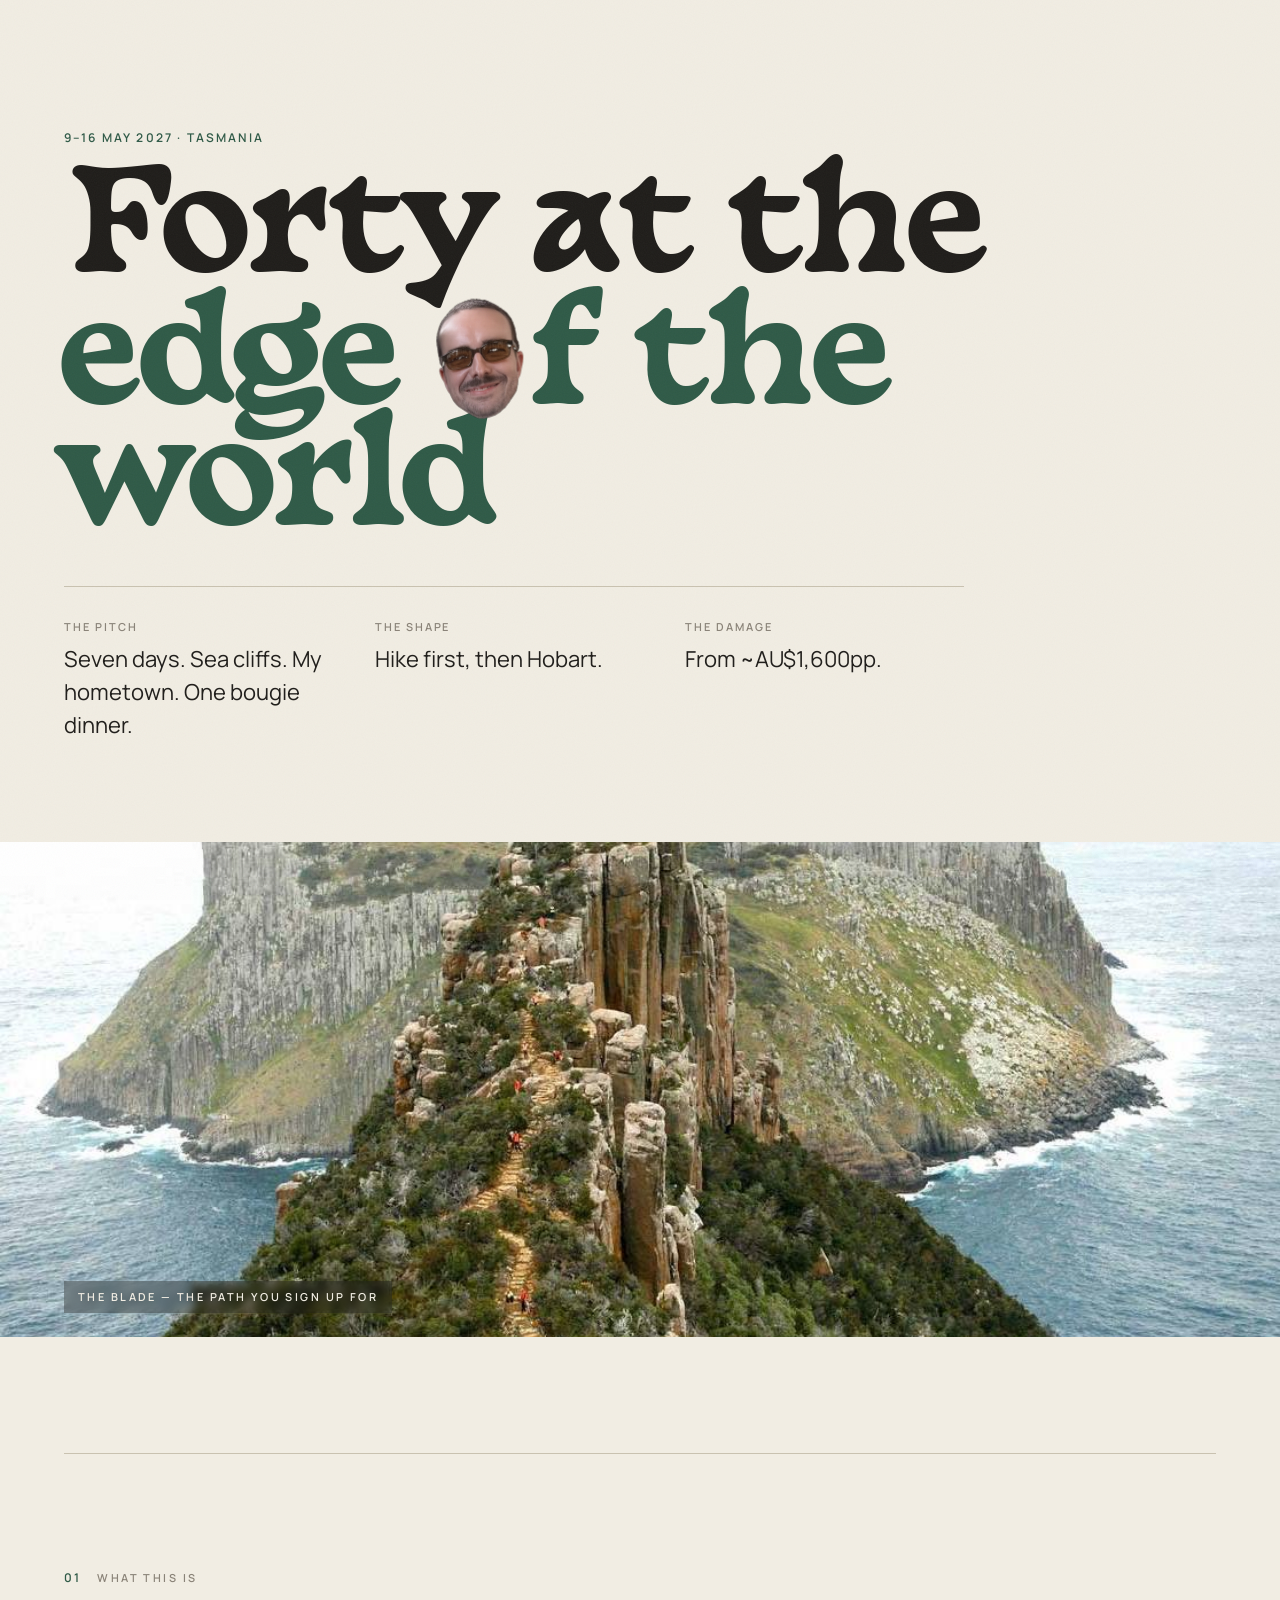
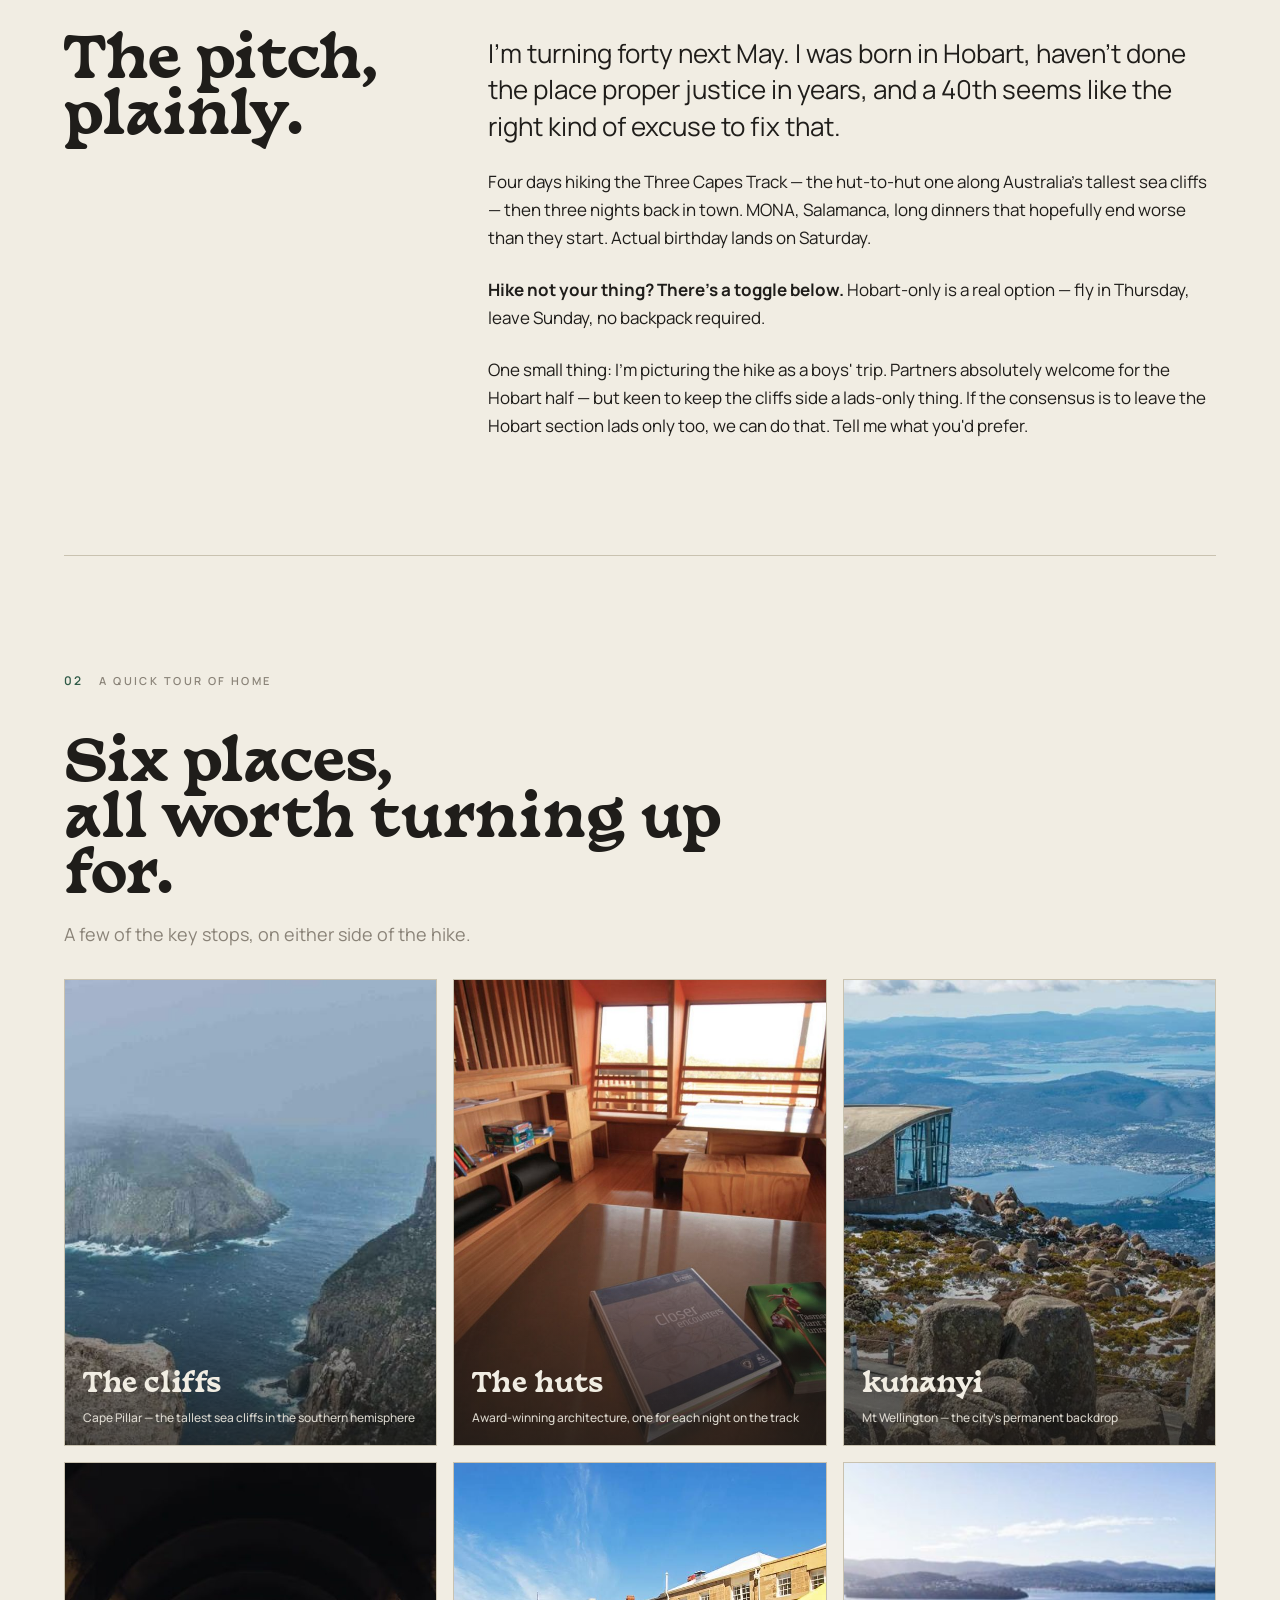
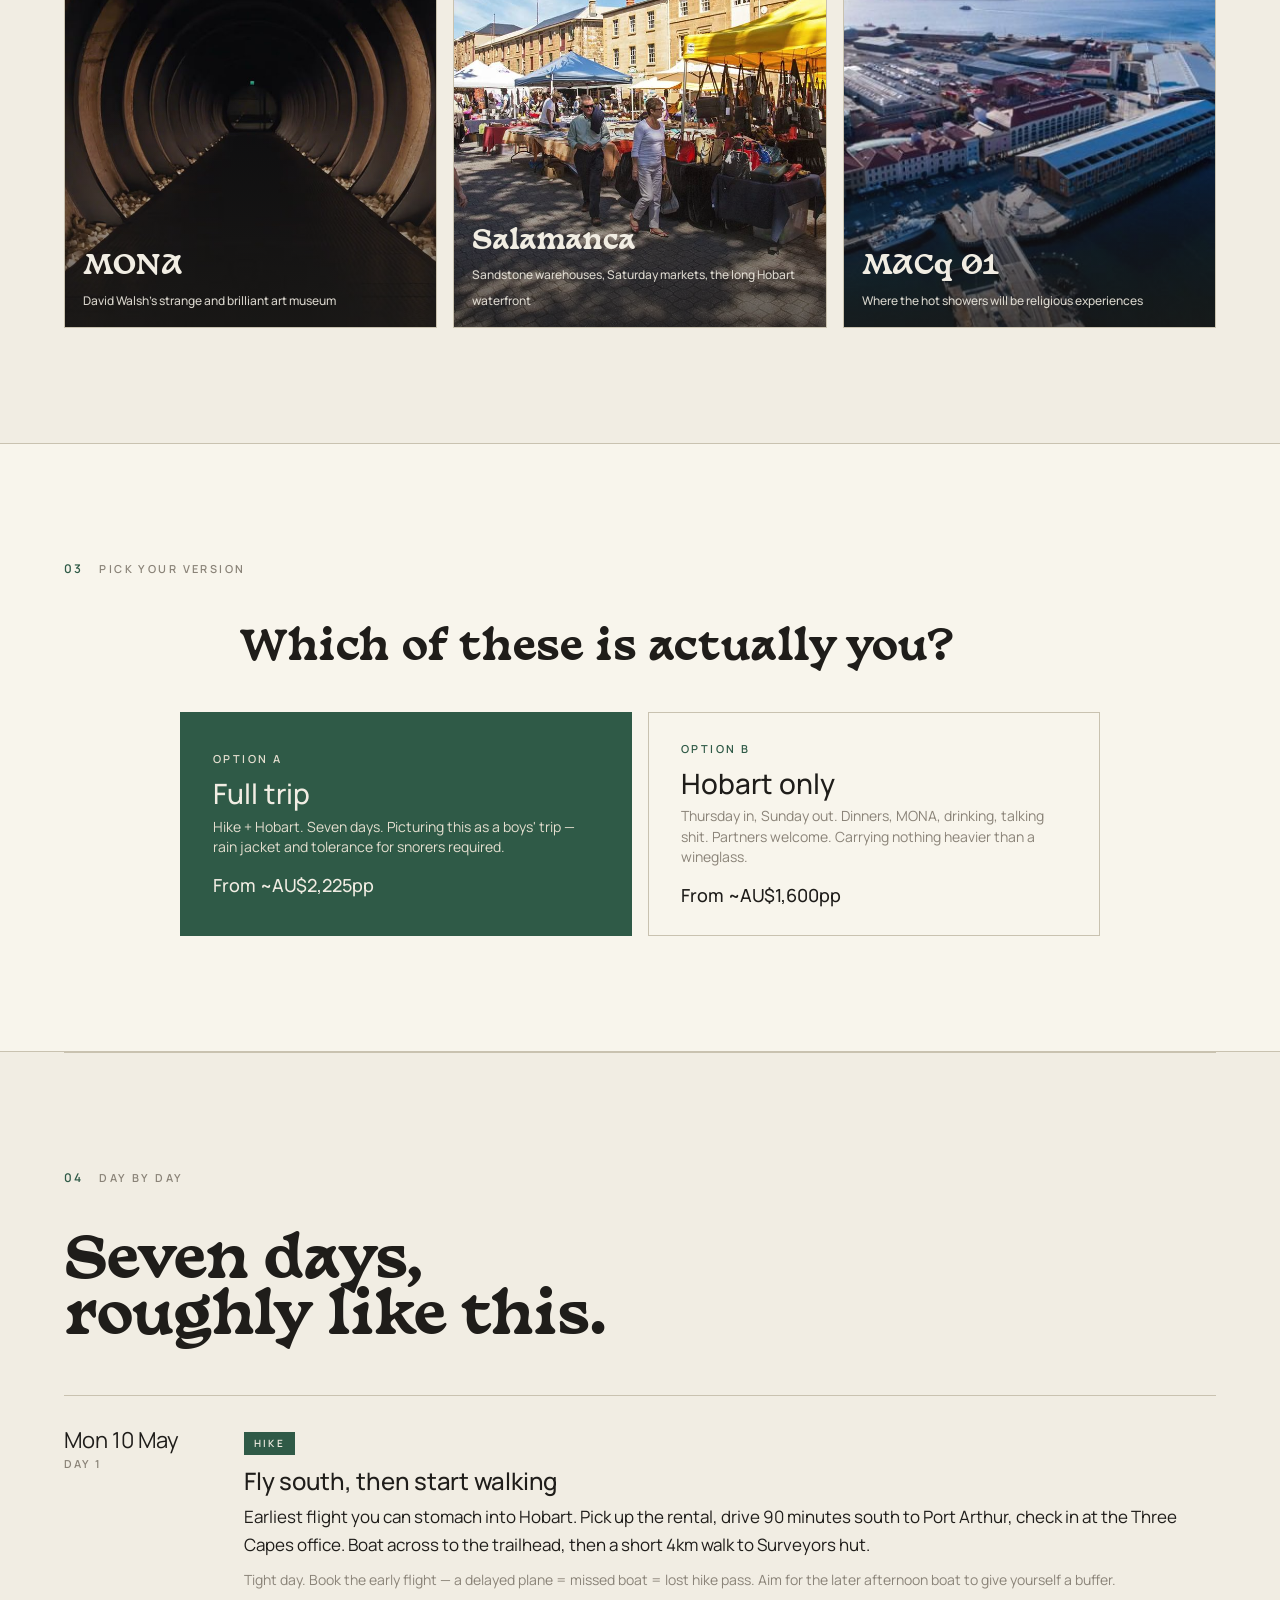
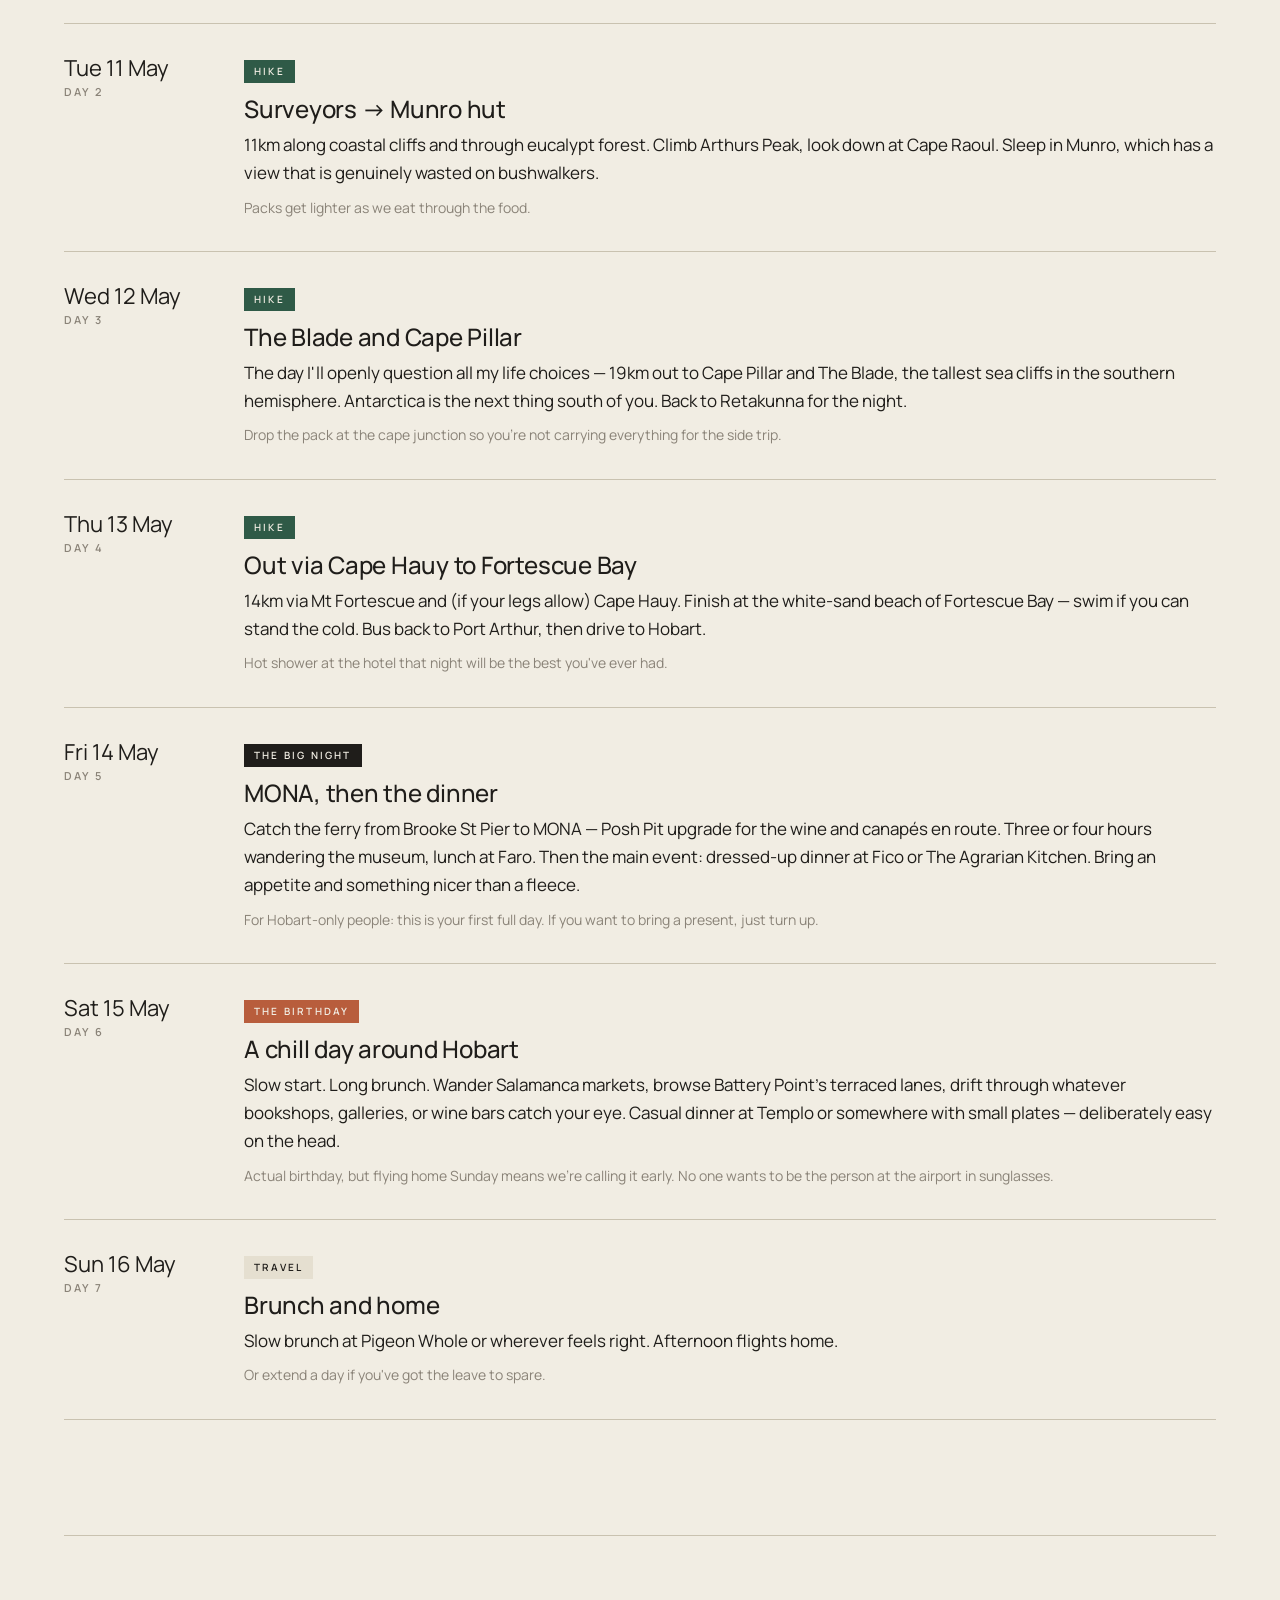
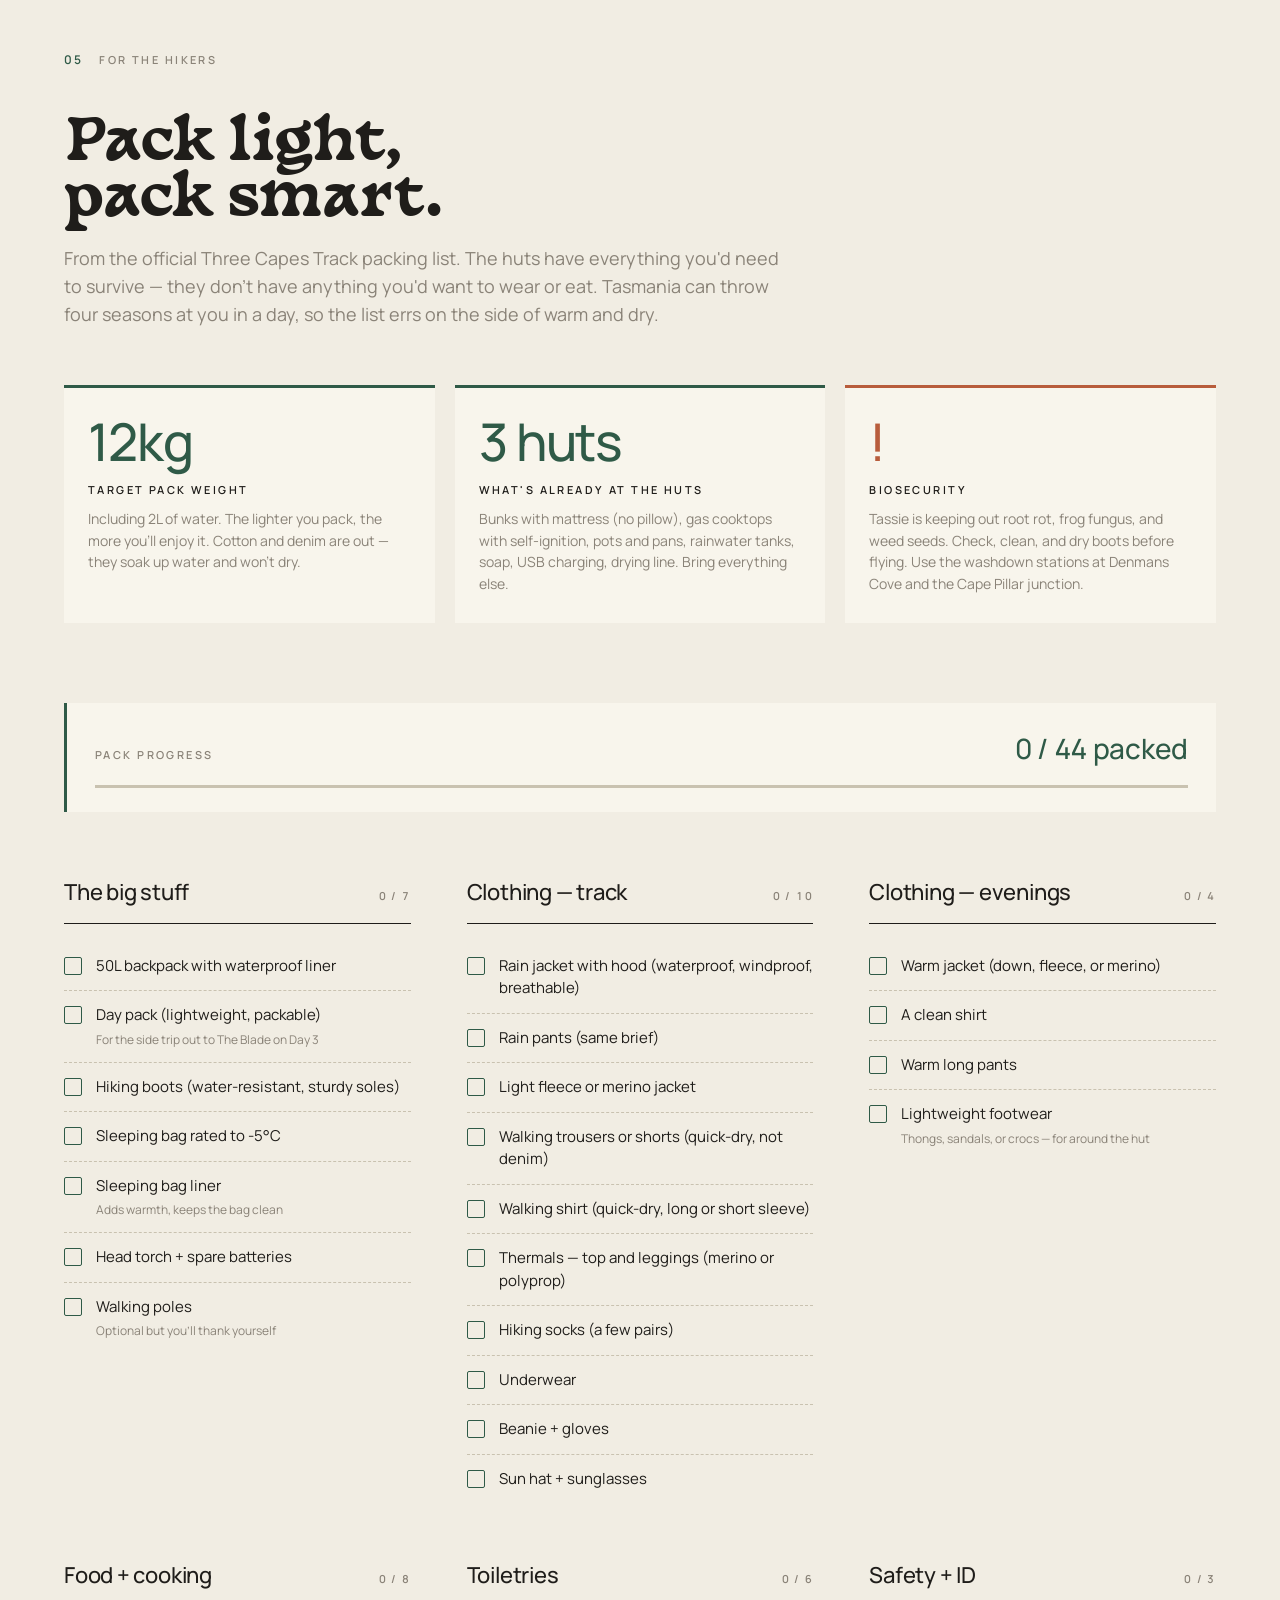
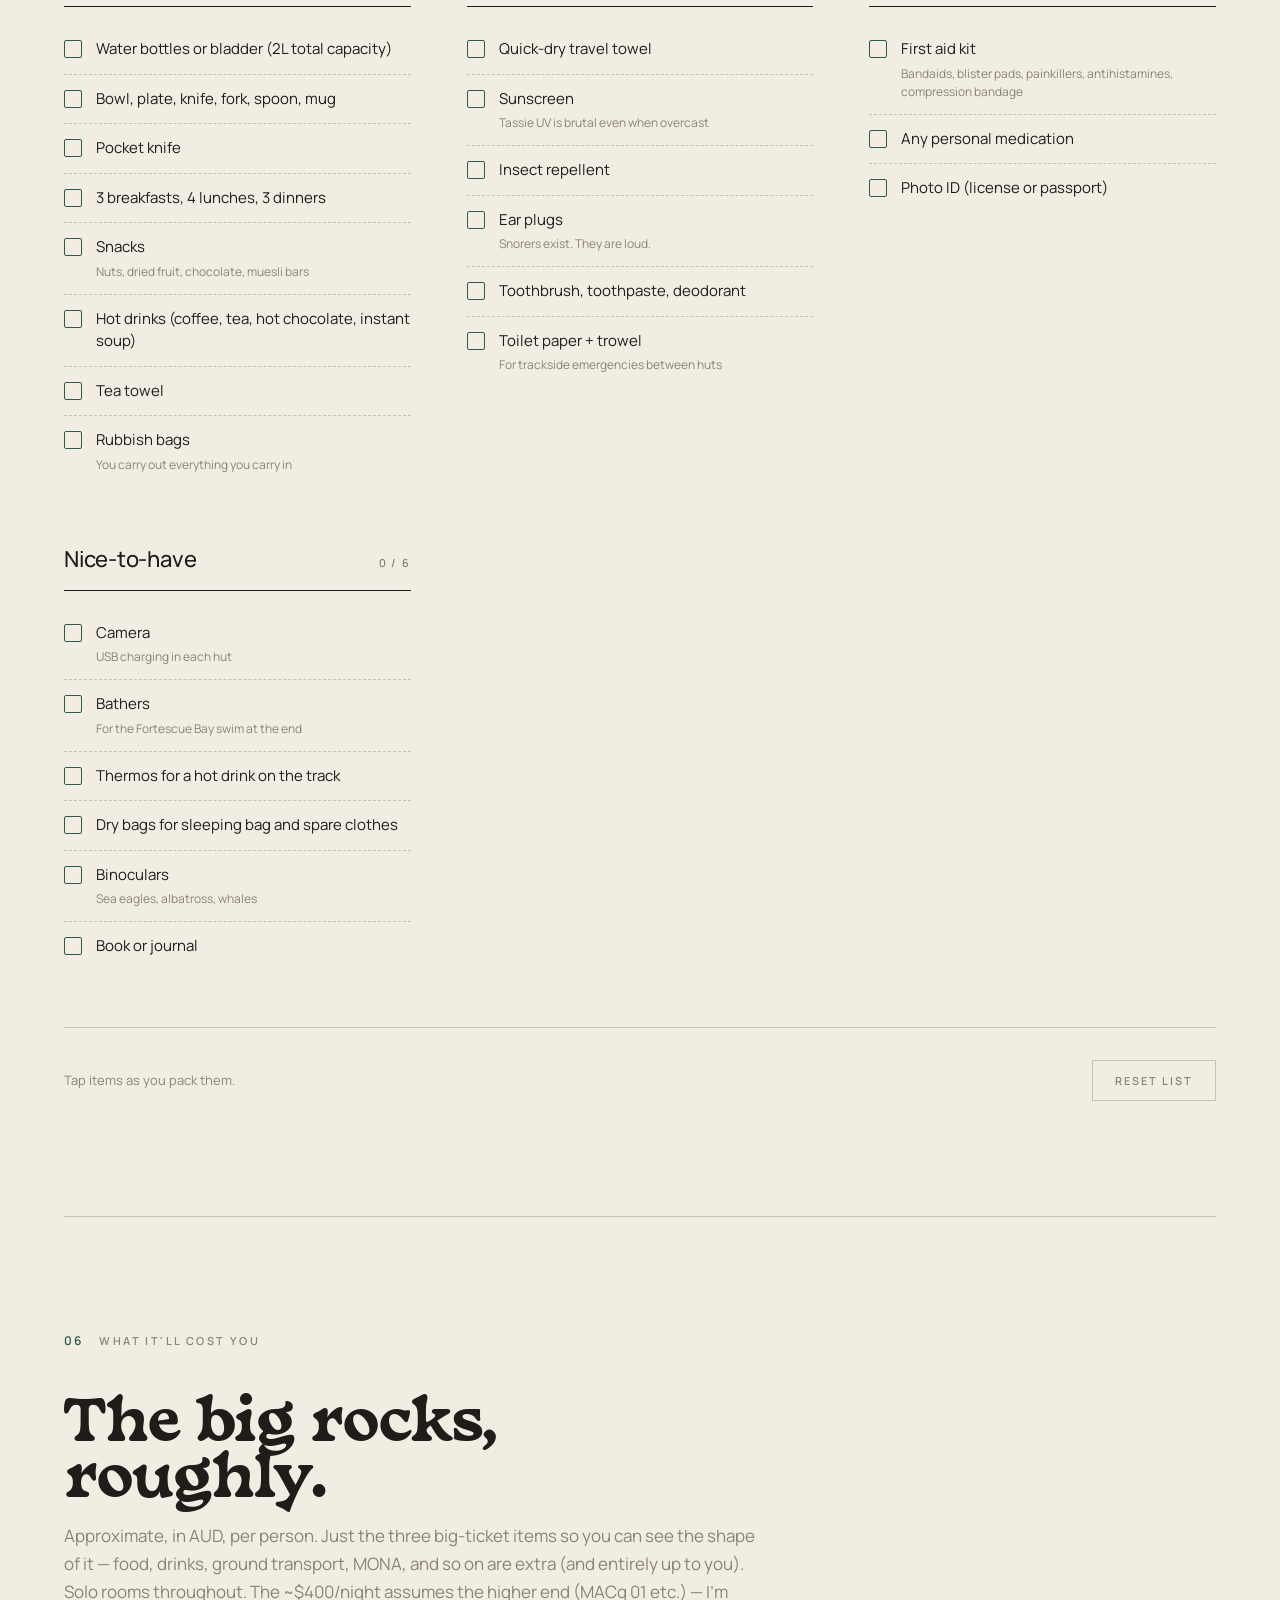
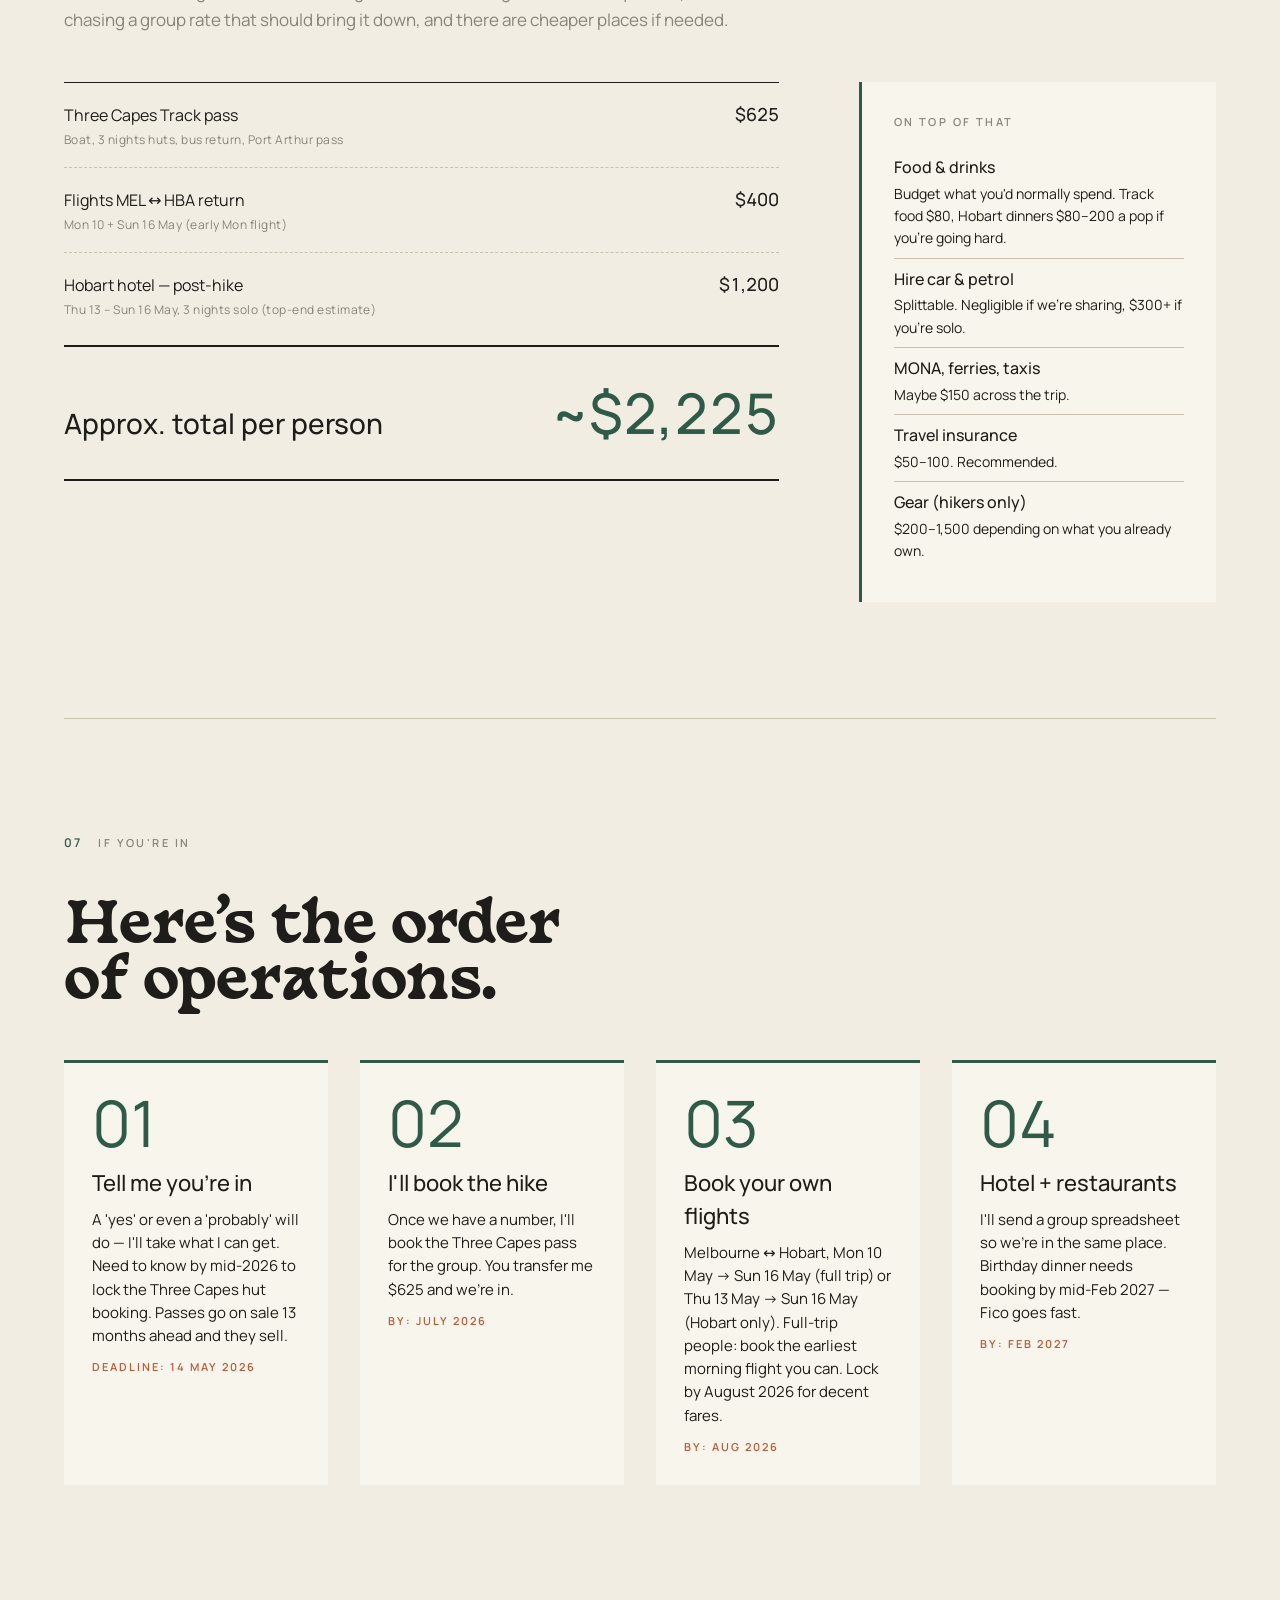
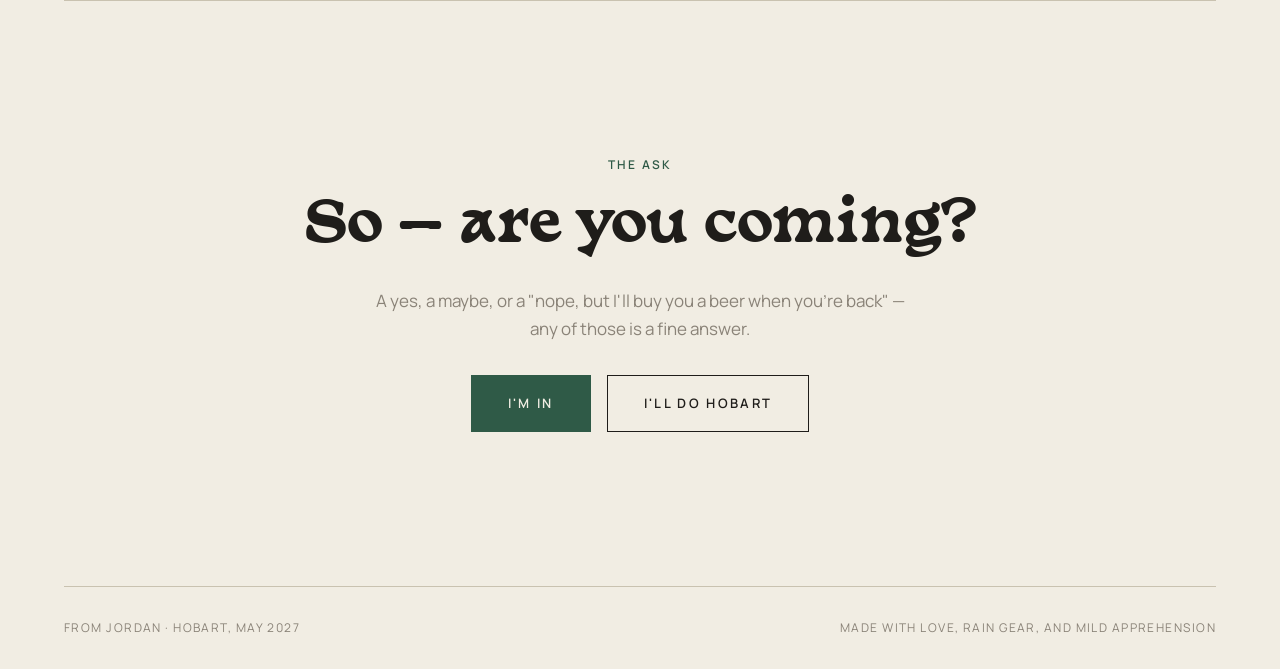
==== index.html @ 2137743d "Add files via upload" ====
<!DOCTYPE html>
<html lang="en">
<head>
<meta charset="UTF-8">
<meta name="viewport" content="width=device-width, initial-scale=1.0">
<title>Jordan's 40th — Tasmania, May 2027</title>
<meta name="description" content="An invitation from Jordan. Heading home to Hobart for my 40th. Seven days, sea cliffs, one bougie dinner.">
<meta name="robots" content="noindex, nofollow">

<link rel="preconnect" href="https://fonts.googleapis.com">
<link rel="preconnect" href="https://fonts.gstatic.com" crossorigin>
<link href="https://fonts.googleapis.com/css2?family=Manrope:wght@300..800&display=swap" rel="stylesheet">

<style>
  @font-face {
    font-family: 'Basteleur';
    font-style: normal;
    font-weight: 700;
    font-display: swap;
    src: url([data-uri]) format('truetype');
  }
</style>

<style>
  :root {
    --paper: #F1EDE3;
    --paper-light: #F8F5EC;
    --paper-dark: #E5DFD0;
    --ink: #1F1D1A;
    --moss: #2F5A47;
    --moss-deep: #1F3F31;
    --rust: #B85D3C;
    --stone: #8A8378;
    --rule: #C9C2B0;

    --serif: 'Manrope', system-ui, sans-serif;
    --sans: 'Manrope', system-ui, sans-serif;

    --grain-opacity: 0.04;
  }

  * { margin: 0; padding: 0; box-sizing: border-box; }

  html { scroll-behavior: smooth; }

  body {
    font-family: var(--sans);
    background: var(--paper);
    color: var(--ink);
    line-height: 1.5;
    font-size: 17px;
    -webkit-font-smoothing: antialiased;
    -moz-osx-font-smoothing: grayscale;
    overflow-x: hidden;
  }

  /* Subtle paper grain texture */
  body::before {
    content: '';
    position: fixed;
    inset: 0;
    pointer-events: none;
    z-index: 100;
    opacity: var(--grain-opacity);
    background-image: url("data:image/svg+xml;utf8,<svg xmlns='http://www.w3.org/2000/svg' width='200' height='200'><filter id='n'><feTurbulence type='fractalNoise' baseFrequency='0.9' numOctaves='3' stitchTiles='stitch'/></filter><rect width='100%25' height='100%25' filter='url(%23n)'/></svg>");
  }

  ::selection { background: var(--moss); color: var(--paper); }
  em, i { font-style: normal; }


  main {
    max-width: 1280px;
    margin: 0 auto;
    padding: 0 clamp(20px, 5vw, 64px);
  }

  /* ========= TYPOGRAPHY ========= */
  .display {
    font-family: var(--sans);
    font-weight: 400;
    line-height: 0.95;
    letter-spacing: -0.025em;
    color: var(--ink);
  }
  .eyebrow {
    font-family: var(--sans);
    font-size: 12px;
    font-weight: 600;
    letter-spacing: 0.18em;
    text-transform: uppercase;
    color: var(--moss);
  }
  .meta {
    font-family: var(--sans);
    font-size: 13px;
    font-weight: 500;
    letter-spacing: 0.05em;
    color: var(--stone);
  }
  .lead {
    font-family: var(--sans);
    font-weight: 400;
    font-size: clamp(20px, 2.2vw, 26px);
    line-height: 1.4;
    color: var(--ink);
  }
  h2 {
    font-family: var(--sans);
    font-weight: 400;
    font-size: clamp(36px, 5vw, 56px);
    line-height: 1;
    letter-spacing: -0.02em;
  }
  h3 {
    font-family: var(--sans);
    font-weight: 500;
    font-size: 24px;
    letter-spacing: -0.01em;
  }
  p { font-size: 17px; line-height: 1.65; color: var(--ink); }
  em { }

  /* ========= HERO ========= */
  .hero {
    padding: clamp(60px, 10vw, 140px) 0 clamp(60px, 8vw, 100px);
    position: relative;
  }
  .hero .eyebrow { margin-bottom: 24px; }
  .hero h1 {
    font-family: var(--sans);
    font-weight: 400;
    font-size: clamp(54px, 11vw, 156px);
    line-height: 0.86;
    letter-spacing: -0.035em;
    color: var(--ink);
    margin-bottom: 40px;
  }
  .hero h1 .accent {
    color: var(--moss);
    display: inline-block;
    transform: translateX(-0.04em);
    letter-spacing: -0.04em;
  }
  .hero-meta {
    display: grid;
    grid-template-columns: repeat(auto-fit, minmax(200px, 1fr));
    gap: 32px;
    padding-top: 32px;
    border-top: 1px solid var(--rule);
    max-width: 900px;
  }
  .hero-meta dt {
    font-size: 11px;
    font-weight: 600;
    letter-spacing: 0.18em;
    text-transform: uppercase;
    color: var(--stone);
    margin-bottom: 8px;
  }
  .hero-meta dd {
    font-family: var(--sans);
    font-size: 22px;
    color: var(--ink);
  }



  /* Face as the O in "of" */
  .of-with-face {
    display: inline-block;
    line-height: 0;
    white-space: nowrap;
    /* slight kerning fix on either side */
    letter-spacing: -0.02em;
  }
  .face-o {
    display: inline-block;
    /* size to match lowercase x-height of Basteleur at this scale.
       Cap height for headlines is roughly 0.72em; we want the face slightly
       larger so it visually fills the "of" cluster like a true O would. */
    height: 0.85em;
    width: auto;
    vertical-align: -0.07em;
    margin: 0 0.02em;
    transform: translateY(0.04em); /* nudge it onto the baseline */
    /* match the slight saturation reduction used elsewhere on imagery */
    filter: saturate(0.95);
    /* subtle hover wink */
    transition: transform 0.3s ease;
  }
  .of-with-face:hover .face-o {
    transform: translateY(0.04em) rotate(-6deg) scale(1.05);
  }

  /* ========= SECTION WRAP ========= */
  section {
    padding: clamp(60px, 9vw, 120px) 0;
    border-top: 1px solid var(--rule);
    position: relative;
  }
  .section-label {
    display: flex;
    gap: 16px;
    align-items: baseline;
    margin-bottom: 48px;
  }
  .section-label .num {
    font-family: var(--sans);
    font-size: 12px;
    font-weight: 600;
    letter-spacing: 0.18em;
    color: var(--moss);
  }
  .section-label .title {
    font-size: 11px;
    font-weight: 600;
    letter-spacing: 0.22em;
    text-transform: uppercase;
    color: var(--stone);
  }

  /* ========= PITCH ========= */
  .pitch {
    display: grid;
    grid-template-columns: 1fr 2fr;
    gap: 60px;
    align-items: start;
  }
  .pitch .lead { max-width: 720px; }
  @media (max-width: 800px) {
    .pitch { grid-template-columns: 1fr; gap: 32px; }
  }

  /* ========= TOGGLE ========= */
  .toggle-section {
    background: var(--paper-light);
    border-top: 1px solid var(--rule);
    border-bottom: 1px solid var(--rule);
    margin: 0 calc(50% - 50vw);
    padding-left: clamp(20px, 5vw, 64px);
    padding-right: clamp(20px, 5vw, 64px);
  }
  .toggle-section > * {
    max-width: 1280px;
    margin-left: auto;
    margin-right: auto;
  }
  .toggle-prompt {
    font-family: var(--sans);
    font-size: clamp(28px, 4vw, 40px);
    line-height: 1.15;
    letter-spacing: -0.01em;
    margin-bottom: 40px;
    max-width: 800px;
  }
  .toggle-options {
    display: grid;
    grid-template-columns: 1fr 1fr;
    gap: 16px;
    max-width: 920px;
  }
  @media (max-width: 700px) {
    .toggle-options { grid-template-columns: 1fr; }
  }
  .toggle-btn {
    background: transparent;
    border: 1.5px solid var(--rule);
    border-radius: 0;
    padding: 28px 32px;
    text-align: left;
    cursor: pointer;
    transition: all 0.25s ease;
    font-family: inherit;
    color: var(--ink);
    position: relative;
  }
  .toggle-btn:hover {
    border-color: var(--moss);
    transform: translateY(-2px);
  }
  .toggle-btn.active {
    background: var(--moss);
    border-color: var(--moss);
    color: var(--paper);
  }
  .toggle-btn .label {
    font-size: 11px;
    font-weight: 600;
    letter-spacing: 0.22em;
    text-transform: uppercase;
    color: var(--moss);
    margin-bottom: 12px;
  }
  .toggle-btn.active .label { color: var(--paper-dark); }
  .toggle-btn .name {
    font-family: var(--sans);
    font-size: 28px;
    line-height: 1.1;
    margin-bottom: 8px;
    font-weight: 500;
  }
  .toggle-btn .desc {
    font-size: 14px;
    color: var(--stone);
    line-height: 1.45;
  }
  .toggle-btn.active .desc { color: var(--paper-dark); }
  .toggle-btn .price {
    margin-top: 16px;
    font-family: var(--sans);
    font-size: 18px;
    font-weight: 500;
  }

  /* ========= ITINERARY ========= */
  .days {
    display: flex;
    flex-direction: column;
    gap: 0;
  }
  .day {
    display: grid;
    grid-template-columns: 140px 1fr;
    gap: 40px;
    padding: 32px 0;
    border-top: 1px solid var(--rule);
    transition: opacity 0.4s ease;
  }
  .day:last-child { border-bottom: 1px solid var(--rule); }
  .day.hidden { display: none; }
  .day-skip-note {
    display: none;
    font-size: 11px;
    font-weight: 600;
    letter-spacing: 0.18em;
    text-transform: uppercase;
    color: var(--rust);
    margin-top: 8px;
  }
  .day-date {
    font-family: var(--sans);
    font-size: 22px;
    color: var(--ink);
    line-height: 1.1;
  }
  .day-date small {
    display: block;
    font-family: var(--sans);
    font-size: 11px;
    font-weight: 600;
    letter-spacing: 0.18em;
    text-transform: uppercase;
    color: var(--stone);
    margin-top: 6px;
  }
  .day-tag {
    display: inline-block;
    font-size: 10px;
    font-weight: 600;
    letter-spacing: 0.22em;
    text-transform: uppercase;
    padding: 4px 10px;
    border-radius: 0;
    margin-bottom: 12px;
  }
  .day-tag.travel { background: var(--paper-dark); color: var(--ink); }
  .day-tag.hike { background: var(--moss); color: var(--paper); }
  .day-tag.hobart { background: var(--rust); color: var(--paper); }
  .day-tag.birthday { background: var(--ink); color: var(--paper); }
  .day-title {
    font-family: var(--sans);
    font-size: 24px;
    margin-bottom: 8px;
    line-height: 1.2;
    font-weight: 500;
  }
  .day-desc { color: var(--ink); margin-bottom: 8px; }
  .day-note {
    font-size: 14px;
    color: var(--stone);
  }
  @media (max-width: 700px) {
    .day { grid-template-columns: 1fr; gap: 12px; }
    .day-date small { display: inline; margin-left: 8px; margin-top: 0; }
  }

  /* ========= PACKING ========= */
  .packing-intro {
    color: var(--stone);
    margin-bottom: 56px;
    max-width: 720px;
    font-size: 18px;
    line-height: 1.55;
  }
  .packing-callouts {
    display: grid;
    grid-template-columns: repeat(auto-fit, minmax(220px, 1fr));
    gap: 20px;
    margin-bottom: 80px;
  }
  .callout {
    background: var(--paper-light);
    border-top: 3px solid var(--moss);
    padding: 28px 24px;
  }
  .callout.warn { border-top-color: var(--rust); }
  .callout-figure {
    font-family: var(--sans);
    font-size: 52px;
    line-height: 1;
    color: var(--moss);
    margin-bottom: 14px;
    font-weight: 500;
    letter-spacing: -0.02em;
  }
  .callout.warn .callout-figure { color: var(--rust); }
  .callout h5 {
    font-family: var(--sans);
    font-size: 11px;
    font-weight: 600;
    letter-spacing: 0.22em;
    text-transform: uppercase;
    color: var(--ink);
    margin-bottom: 10px;
  }
  .callout p {
    font-size: 14px;
    line-height: 1.55;
    color: var(--stone);
  }
  .packing-grid {
    display: grid;
    grid-template-columns: repeat(auto-fit, minmax(280px, 1fr));
    gap: 56px 56px;
  }
  .pack-cat-head {
    display: flex;
    justify-content: space-between;
    align-items: baseline;
    margin-bottom: 18px;
    padding-bottom: 14px;
    border-bottom: 1px solid var(--ink);
    gap: 16px;
  }
  .pack-cat-head h4 {
    font-family: var(--sans);
    font-size: 22px;
    font-weight: 500;
    letter-spacing: -0.01em;
    margin: 0;
    padding: 0;
    border: none;
  }
  .pack-cat-head .progress {
    font-family: var(--sans);
    font-size: 11px;
    font-weight: 600;
    letter-spacing: 0.16em;
    color: var(--stone);
    font-variant-numeric: tabular-nums;
    flex-shrink: 0;
    transition: color 0.2s ease;
  }
  .pack-cat-head .progress.full { color: var(--moss); }
  .pack-list { list-style: none; }
  .pack-list li {
    border-bottom: 1px dashed var(--rule);
  }
  .pack-list li:last-child { border-bottom: none; }
  .pack-label {
    display: flex;
    align-items: flex-start;
    gap: 14px;
    padding: 13px 0;
    cursor: pointer;
    user-select: none;
    -webkit-tap-highlight-color: transparent;
  }
  .pack-cb {
    position: absolute;
    width: 1px;
    height: 1px;
    opacity: 0;
    pointer-events: none;
  }
  .pack-box {
    flex-shrink: 0;
    width: 18px;
    height: 18px;
    border: 1.5px solid var(--moss);
    margin-top: 2px;
    position: relative;
    transition: all 0.18s ease;
    border-radius: 2px;
  }
  .pack-box::after {
    content: '';
    position: absolute;
    left: 5px;
    top: 1px;
    width: 5px;
    height: 10px;
    border-right: 2px solid var(--paper);
    border-bottom: 2px solid var(--paper);
    transform: rotate(45deg) scale(0);
    opacity: 0;
    transition: all 0.18s ease;
  }
  .pack-label:hover .pack-box {
    background: rgba(47, 90, 71, 0.08);
  }
  .pack-cb:checked ~ .pack-box {
    background: var(--moss);
  }
  .pack-cb:checked ~ .pack-box::after {
    opacity: 1;
    transform: rotate(45deg) scale(1);
  }
  .pack-cb:focus-visible ~ .pack-box {
    outline: 2px solid var(--moss);
    outline-offset: 3px;
  }
  .pack-content {
    font-size: 15px;
    line-height: 1.5;
    flex: 1;
    color: var(--ink);
    transition: color 0.18s ease;
  }
  .pack-cb:checked ~ .pack-content {
    color: var(--stone);
    text-decoration: line-through;
    text-decoration-color: var(--stone);
    text-decoration-thickness: 1px;
  }
  .pack-content .note {
    display: block;
    font-size: 12px;
    color: var(--stone);
    margin-top: 4px;
    text-decoration: none !important;
  }

  /* Total tracker + bar */
  .pack-tracker {
    margin: 0 0 64px;
    padding: 24px 28px;
    background: var(--paper-light);
    border-left: 3px solid var(--moss);
  }
  .pack-tracker-top {
    display: flex;
    justify-content: space-between;
    align-items: baseline;
    flex-wrap: wrap;
    gap: 12px;
    margin-bottom: 16px;
  }
  .pack-tracker-label {
    font-family: var(--sans);
    font-size: 11px;
    font-weight: 600;
    letter-spacing: 0.22em;
    text-transform: uppercase;
    color: var(--stone);
  }
  .pack-tracker-count {
    font-family: var(--sans);
    font-size: 28px;
    font-weight: 500;
    font-variant-numeric: tabular-nums;
    color: var(--moss);
    letter-spacing: -0.01em;
  }
  .pack-bar {
    height: 3px;
    background: var(--rule);
    position: relative;
    overflow: hidden;
  }
  .pack-bar-fill {
    position: absolute;
    left: 0;
    top: 0;
    bottom: 0;
    background: var(--moss);
    width: 0%;
    transition: width 0.4s cubic-bezier(0.4, 0, 0.2, 1);
  }

  /* Reset */
  .pack-reset-wrap {
    margin-top: 56px;
    padding-top: 32px;
    border-top: 1px solid var(--rule);
    display: flex;
    align-items: center;
    justify-content: space-between;
    flex-wrap: wrap;
    gap: 16px;
  }
  .pack-reset-text {
    font-size: 13px;
    color: var(--stone);
  }
  .pack-reset {
    background: transparent;
    border: 1px solid var(--rule);
    color: var(--stone);
    padding: 12px 22px;
    font-family: var(--sans);
    font-size: 11px;
    font-weight: 600;
    letter-spacing: 0.18em;
    text-transform: uppercase;
    cursor: pointer;
    transition: all 0.15s ease;
  }
  .pack-reset:hover {
    border-color: var(--ink);
    color: var(--ink);
  }
  .pack-reset.confirming {
    border-color: var(--rust);
    color: var(--rust);
  }

  /* ========= COSTS ========= */
  .costs-grid {
    display: grid;
    grid-template-columns: 2fr 1fr;
    gap: 80px;
    align-items: start;
  }
  @media (max-width: 900px) {
    .costs-grid { grid-template-columns: 1fr; gap: 40px; }
  }
  .cost-list { display: flex; flex-direction: column; }
  .cost-row {
    display: grid;
    grid-template-columns: 1fr auto;
    align-items: baseline;
    gap: 24px;
    padding: 18px 0;
    border-top: 1px dashed var(--rule);
  }
  .cost-row:first-child { border-top: 1px solid var(--ink); }
  .cost-row.hidden { display: none; }
  .cost-name { font-size: 16px; }
  .cost-name .sub {
    display: block;
    font-size: 12px;
    color: var(--stone);
    margin-top: 4px;
    letter-spacing: 0.04em;
  }
  .cost-amount {
    font-family: var(--sans);
    font-size: 18px;
    font-weight: 500;
    font-variant-numeric: tabular-nums;
  }
  .cost-total {
    margin-top: 8px;
    padding: 24px 0;
    border-top: 2px solid var(--ink);
    border-bottom: 2px solid var(--ink);
    display: grid;
    grid-template-columns: 1fr auto;
    align-items: baseline;
  }
  .cost-total .label {
    font-family: var(--sans);
    font-size: 28px;
    font-weight: 500;
  }
  .cost-total .total-amount {
    font-family: var(--sans);
    font-size: 56px;
    font-weight: 500;
    color: var(--moss);
    font-variant-numeric: tabular-nums;
    transition: color 0.3s ease;
  }
  .cost-total .total-amount.flash { animation: flash 0.6s ease; }
  @keyframes flash {
    0% { color: var(--moss); }
    50% { color: var(--rust); transform: scale(1.04); }
    100% { color: var(--moss); transform: scale(1); }
  }

  .cost-side {
    background: var(--paper-light);
    padding: 32px;
    border-left: 3px solid var(--moss);
    position: sticky;
    top: 32px;
  }
  .cost-side h4 {
    font-family: var(--sans);
    font-size: 11px;
    font-weight: 600;
    letter-spacing: 0.22em;
    text-transform: uppercase;
    color: var(--stone);
    margin-bottom: 16px;
  }
  .cost-side ul { list-style: none; }
  .cost-side li {
    font-size: 14px;
    line-height: 1.6;
    padding: 8px 0;
    border-top: 1px solid var(--rule);
    color: var(--ink);
  }
  .cost-side li:first-child { border-top: none; }
  .cost-side li strong {
    display: block;
    font-family: var(--sans);
    font-weight: 500;
    font-size: 16px;
    margin-bottom: 2px;
  }

  /* ========= FAQ / NEXT STEPS ========= */
  .next-grid {
    display: grid;
    grid-template-columns: repeat(auto-fit, minmax(260px, 1fr));
    gap: 32px;
  }
  .next-card {
    padding: 28px;
    background: var(--paper-light);
    border-top: 3px solid var(--moss);
  }
  .next-card .num {
    font-family: var(--sans);
    font-size: 64px;
    line-height: 1;
    color: var(--moss);
    margin-bottom: 12px;
  }
  .next-card h4 {
    font-family: var(--sans);
    font-size: 22px;
    margin-bottom: 8px;
    font-weight: 500;
  }
  .next-card p { font-size: 15px; line-height: 1.55; }
  .next-card .deadline {
    display: inline-block;
    margin-top: 12px;
    font-size: 11px;
    font-weight: 600;
    letter-spacing: 0.18em;
    text-transform: uppercase;
    color: var(--rust);
  }

  /* ========= CTA ========= */
  .cta {
    text-align: center;
    padding: clamp(80px, 12vw, 160px) 0;
    border-top: 1px solid var(--rule);
  }
  .cta h2 {
    margin-bottom: 32px;
    max-width: 800px;
    margin-left: auto;
    margin-right: auto;
  }
  .cta-buttons {
    display: flex;
    gap: 16px;
    justify-content: center;
    flex-wrap: wrap;
    margin-top: 32px;
  }
  .btn {
    display: inline-block;
    padding: 18px 36px;
    background: var(--moss);
    color: var(--paper);
    text-decoration: none;
    font-size: 13px;
    font-weight: 600;
    letter-spacing: 0.18em;
    text-transform: uppercase;
    transition: all 0.2s ease;
    border: 1.5px solid var(--moss);
    cursor: pointer;
    font-family: inherit;
  }
  .btn:hover {
    background: var(--moss-deep);
    border-color: var(--moss-deep);
    transform: translateY(-2px);
  }
  .btn.secondary {
    background: transparent;
    color: var(--ink);
    border-color: var(--ink);
  }
  .btn.secondary:hover {
    background: var(--ink);
    color: var(--paper);
  }

  /* ========= FOOTER ========= */
  footer {
    padding: 32px 0;
    border-top: 1px solid var(--rule);
    font-size: 12px;
    letter-spacing: 0.12em;
    text-transform: uppercase;
    color: var(--stone);
    display: flex;
    justify-content: space-between;
    flex-wrap: wrap;
    gap: 16px;
  }

  /* ========= ANIMATIONS ========= */
  .fade-up {
    opacity: 0;
    transform: translateY(20px);
    transition: opacity 0.8s ease, transform 0.8s ease;
  }
  .fade-up.visible {
    opacity: 1;
    transform: translateY(0);
  }
  /* Basteleur for the page title and section headings */
  .hero h1, h2, .toggle-prompt {
    font-family: 'Basteleur', sans-serif !important;
  }


  /* ========= IMAGERY ========= */
  .hero-image {
    margin: 0 calc(50% - 50vw) clamp(60px, 9vw, 120px);
    height: clamp(320px, 55vh, 560px);
    overflow: hidden;
    position: relative;
  }
  .hero-image img {
    width: 100%;
    height: 100%;
    object-fit: cover;
    display: block;
    filter: saturate(0.92);
  }
  .hero-image figcaption {
    position: absolute;
    bottom: 24px;
    left: clamp(20px, 5vw, 64px);
    color: var(--paper);
    font-size: 11px;
    font-weight: 600;
    letter-spacing: 0.22em;
    text-transform: uppercase;
    text-shadow: 0 1px 8px rgba(0,0,0,0.4);
    background: rgba(31, 29, 26, 0.35);
    backdrop-filter: blur(4px);
    padding: 8px 14px;
  }

  .places-grid {
    display: grid;
    grid-template-columns: repeat(3, 1fr);
    gap: 16px;
    margin-top: 32px;
  }
  @media (max-width: 800px) {
    .places-grid { grid-template-columns: repeat(2, 1fr); }
  }
  @media (max-width: 500px) {
    .places-grid { grid-template-columns: 1fr; }
  }

  .place-card {
    aspect-ratio: 4 / 5;
    overflow: hidden;
    position: relative;
    background: var(--paper-dark);
    border: 1px solid var(--rule);
  }
  .place-card img {
    width: 100%;
    height: 100%;
    object-fit: cover;
    display: block;
    transition: transform 0.6s ease;
    filter: saturate(0.92);
  }
  .place-card:hover img { transform: scale(1.04); }

  .place-card .place-overlay {
    position: absolute;
    inset: 0;
    background: linear-gradient(to top, rgba(31, 29, 26, 0.7) 0%, rgba(31, 29, 26, 0) 50%);
    pointer-events: none;
  }
  .place-card .place-label {
    position: absolute;
    bottom: 16px;
    left: 18px;
    right: 18px;
    color: var(--paper);
    z-index: 2;
  }
  .place-card .place-label .name {
    font-family: 'Basteleur', sans-serif;
    font-size: 26px;
    line-height: 1.05;
    letter-spacing: -0.015em;
    margin-bottom: 4px;
    display: block;
  }
  .place-card .place-label .desc {
    font-size: 12px;
    font-weight: 500;
    opacity: 0.88;
    line-height: 1.4;
  }

  /* Placeholder card — for spots where you'll add your own photo */
  .place-card.is-placeholder {
    background: var(--paper-light);
    display: flex;
    align-items: flex-end;
  }
  .place-card.is-placeholder::before {
    content: '';
    position: absolute;
    inset: 0;
    background:
      repeating-linear-gradient(
        45deg,
        var(--paper-dark),
        var(--paper-dark) 1px,
        transparent 1px,
        transparent 14px
      );
    opacity: 0.5;
  }
  .place-card.is-placeholder .place-overlay { display: none; }
  .place-card.is-placeholder .place-label {
    color: var(--ink);
    z-index: 2;
  }
  .place-card.is-placeholder .place-label .desc { opacity: 0.7; }
  .place-card.is-placeholder .place-tag {
    position: absolute;
    top: 14px;
    left: 14px;
    font-size: 9px;
    font-weight: 600;
    letter-spacing: 0.2em;
    text-transform: uppercase;
    color: var(--stone);
    background: var(--paper);
    padding: 4px 8px;
    border: 1px solid var(--rule);
    z-index: 2;
  }

</style>
</head>
<body>

<main>
  <!-- HERO -->
  <header class="hero">

    <p class="eyebrow">9–16 May 2027 · Tasmania</p>
    <h1>
      Forty at the<br>
      <span class="accent">edge <span class="of-with-face"><img class="face-o" src="[data-uri]" alt="Jordan's face replacing the letter O" aria-hidden="true">f</span> the world</span>
    </h1>
    <dl class="hero-meta">
      <div>
        <dt>The pitch</dt>
        <dd>Seven days. Sea cliffs. My hometown. One bougie dinner.</dd>
      </div>
      <div>
        <dt>The shape</dt>
        <dd>Hike first, then Hobart.</dd>
      </div>
      <div>
        <dt>The damage</dt>
        <dd>From ~AU$1,600pp.</dd>
      </div>
    </dl>
  </header>
  <!-- HERO IMAGE -->
  <figure class="hero-image">
    <img src="[data-uri]"
         alt="Hikers on the track approaching The Blade at Cape Pillar, Three Capes Track"
         loading="eager">
    <figcaption>The Blade — the path you sign up for</figcaption>
  </figure>


  <!-- THE PITCH -->
  <section id="pitch">
    <div class="section-label">
      <span class="num">01</span>
      <span class="title">What this is</span>
    </div>
    <div class="pitch">
      <h2>The pitch,<br>plainly.</h2>
      <div>
        <p class="lead">I'm turning forty next May. I was born in Hobart, haven't done the place proper justice in years, and a 40th seems like the right kind of excuse to fix that.</p>
        <p style="margin-top:24px;">Four days hiking the Three Capes Track — the hut-to-hut one along Australia's tallest sea cliffs — then three nights back in town. MONA, Salamanca, long dinners that hopefully end worse than they start. Actual birthday lands on Saturday.</p>
        <p style="margin-top:24px;"><strong>Hike not your thing? There's a toggle below.</strong> Hobart-only is a real option — fly in Thursday, leave Sunday, no backpack required.</p>
        <p style="margin-top:24px;">One small thing: I'm picturing the hike as a boys' trip. Partners absolutely welcome for the Hobart half — but keen to keep the cliffs side a lads-only thing. If the consensus is to leave the Hobart section lads only too, we can do that. Tell me what you'd prefer.</p>
      </div>
    </div>
  </section>

  <!-- PLACES -->
  <section id="places">
    <div class="section-label">
      <span class="num">02</span>
      <span class="title">A quick tour of home</span>
    </div>
    <h2 style="margin-bottom: 16px; max-width: 720px;">Six places,<br>all worth turning up for.</h2>
    <p class="lead" style="max-width: 700px; color: var(--stone); font-size: 18px;">A few of the key stops, on either side of the hike.</p>

    <div class="places-grid">

      <figure class="place-card">
        <img src="[data-uri]"
             alt="Dolerite sea cliffs on the Three Capes Track"
             loading="lazy">
        <div class="place-overlay"></div>
        <figcaption class="place-label">
          <span class="name">The cliffs</span>
          <span class="desc">Cape Pillar — the tallest sea cliffs in the southern hemisphere</span>
        </figcaption>
      </figure>

      <figure class="place-card">
        <img src="[data-uri]"
             alt="Interior of a Three Capes Track hut showing timber-lined library and dining area"
             loading="lazy">
        <div class="place-overlay"></div>
        <figcaption class="place-label">
          <span class="name">The huts</span>
          <span class="desc">Award-winning architecture, one for each night on the track</span>
        </figcaption>
      </figure>

      <figure class="place-card">
        <img src="[data-uri]"
             alt="kunanyi / Mt Wellington summit lookout overlooking Hobart"
             loading="lazy">
        <div class="place-overlay"></div>
        <figcaption class="place-label">
          <span class="name">kunanyi</span>
          <span class="desc">Mt Wellington — the city's permanent backdrop</span>
        </figcaption>
      </figure>

      <figure class="place-card">
        <img src="[data-uri]"
             alt="Concrete tunnel entrance to MONA, Hobart"
             loading="lazy">
        <div class="place-overlay"></div>
        <figcaption class="place-label">
          <span class="name">MONA</span>
          <span class="desc">David Walsh's strange and brilliant art museum</span>
        </figcaption>
      </figure>

      <figure class="place-card">
        <img src="[data-uri]"
             alt="Saturday markets at Salamanca Place, Hobart, with sandstone warehouses"
             loading="lazy">
        <div class="place-overlay"></div>
        <figcaption class="place-label">
          <span class="name">Salamanca</span>
          <span class="desc">Sandstone warehouses, Saturday markets, the long Hobart waterfront</span>
        </figcaption>
      </figure>

      <figure class="place-card">
        <img src="[data-uri]"
             alt="MACq 01 Hotel on the Hobart waterfront"
             loading="lazy">
        <div class="place-overlay"></div>
        <figcaption class="place-label">
          <span class="name">MACq 01</span>
          <span class="desc">Where the hot showers will be religious experiences</span>
        </figcaption>
      </figure>

    </div>
  </section>

  <!-- TOGGLE -->
  <section class="toggle-section" id="commit">
    <div class="section-label">
      <span class="num">03</span>
      <span class="title">Pick your version</span>
    </div>
    <p class="toggle-prompt">Which of these is actually <em>you</em>?</p>
    <div class="toggle-options">
      <button class="toggle-btn active" data-mode="full">
        <div class="label">Option A</div>
        <div class="name">Full trip</div>
        <div class="desc">Hike + Hobart. Seven days. Picturing this as a boys' trip — rain jacket and tolerance for snorers required.</div>
        <div class="price">From ~AU$2,225pp</div>
      </button>
      <button class="toggle-btn" data-mode="hobart">
        <div class="label">Option B</div>
        <div class="name">Hobart only</div>
        <div class="desc">Thursday in, Sunday out. Dinners, MONA, drinking, talking shit. Partners welcome. Carrying nothing heavier than a wineglass.</div>
        <div class="price">From ~AU$1,600pp</div>
      </button>
    </div>
  </section>

  <!-- ITINERARY -->
  <section id="itinerary">
    <div class="section-label">
      <span class="num">04</span>
      <span class="title">Day by day</span>
    </div>
    <h2 style="margin-bottom: 48px; max-width: 800px;">Seven days,<br>roughly like this.</h2>

    <div class="days" id="days">
      <article class="day" data-type="hike">
        <div class="day-date">Mon 10 May<small>Day 1</small></div>
        <div>
          <span class="day-tag hike">Hike</span>
          <h3 class="day-title">Fly south, then start walking</h3>
          <p class="day-desc">Earliest flight you can stomach into Hobart. Pick up the rental, drive 90 minutes south to Port Arthur, check in at the Three Capes office. Boat across to the trailhead, then a short 4km walk to Surveyors hut.</p>
          <p class="day-note">Tight day. Book the early flight — a delayed plane = missed boat = lost hike pass. Aim for the later afternoon boat to give yourself a buffer.</p>
          <p class="day-skip-note">Skip if Hobart only</p>
        </div>
      </article>

      <article class="day" data-type="hike">
        <div class="day-date">Tue 11 May<small>Day 2</small></div>
        <div>
          <span class="day-tag hike">Hike</span>
          <h3 class="day-title">Surveyors → Munro hut</h3>
          <p class="day-desc">11km along coastal cliffs and through eucalypt forest. Climb Arthurs Peak, look down at Cape Raoul. Sleep in Munro, which has a view that is genuinely wasted on bushwalkers.</p>
          <p class="day-note">Packs get lighter as we eat through the food.</p>
          <p class="day-skip-note">Skip if Hobart only</p>
        </div>
      </article>

      <article class="day" data-type="hike">
        <div class="day-date">Wed 12 May<small>Day 3</small></div>
        <div>
          <span class="day-tag hike">Hike</span>
          <h3 class="day-title">The Blade and Cape Pillar</h3>
          <p class="day-desc">The day I'll openly question all my life choices — 19km out to Cape Pillar and The Blade, the tallest sea cliffs in the southern hemisphere. Antarctica is the next thing south of you. Back to Retakunna for the night.</p>
          <p class="day-note">Drop the pack at the cape junction so you're not carrying everything for the side trip.</p>
          <p class="day-skip-note">Skip if Hobart only</p>
        </div>
      </article>

      <article class="day" data-type="hike">
        <div class="day-date">Thu 13 May<small>Day 4</small></div>
        <div>
          <span class="day-tag hike">Hike</span>
          <h3 class="day-title">Out via Cape Hauy to Fortescue Bay</h3>
          <p class="day-desc">14km via Mt Fortescue and (if your legs allow) Cape Hauy. Finish at the white-sand beach of Fortescue Bay — swim if you can stand the cold. Bus back to Port Arthur, then drive to Hobart.</p>
          <p class="day-note">Hot shower at the hotel that night will be the best you've ever had.</p>
          <p class="day-skip-note">Skip if Hobart only — fly in this evening instead</p>
        </div>
      </article>

      <article class="day" data-type="both" data-arrival="hobart">
        <div class="day-date">Fri 14 May<small>Day 5</small></div>
        <div>
          <span class="day-tag birthday">The big night</span>
          <h3 class="day-title">MONA, then the dinner</h3>
          <p class="day-desc">Catch the ferry from Brooke St Pier to MONA — Posh Pit upgrade for the wine and canapés en route. Three or four hours wandering the museum, lunch at Faro. Then the main event: dressed-up dinner at Fico or The Agrarian Kitchen. Bring an appetite and something nicer than a fleece.</p>
          <p class="day-note">For Hobart-only people: this is your first full day. If you want to bring a present, just turn up.</p>
        </div>
      </article>

      <article class="day" data-type="both">
        <div class="day-date">Sat 15 May<small>Day 6</small></div>
        <div>
          <span class="day-tag hobart">The birthday</span>
          <h3 class="day-title">A chill day around Hobart</h3>
          <p class="day-desc">Slow start. Long brunch. Wander Salamanca markets, browse Battery Point's terraced lanes, drift through whatever bookshops, galleries, or wine bars catch your eye. Casual dinner at Templo or somewhere with small plates — deliberately easy on the head.</p>
          <p class="day-note">Actual birthday, but flying home Sunday means we're calling it early. No one wants to be the person at the airport in sunglasses.</p>
        </div>
      </article>

      <article class="day" data-type="both">
        <div class="day-date">Sun 16 May<small>Day 7</small></div>
        <div>
          <span class="day-tag travel">Travel</span>
          <h3 class="day-title">Brunch and home</h3>
          <p class="day-desc">Slow brunch at Pigeon Whole or wherever feels right. Afternoon flights home.</p>
          <p class="day-note">Or extend a day if you've got the leave to spare.</p>
        </div>
      </article>
    </div>
  </section>

  <!-- PACKING (full trip only) -->
  <section id="packing" class="hike-only">
    <div class="section-label">
      <span class="num">05</span>
      <span class="title">For the hikers</span>
    </div>
    <h2 style="margin-bottom: 16px;">Pack light,<br>pack smart.</h2>
    <p class="packing-intro">From the official Three Capes Track packing list. The huts have everything you'd need to <em>survive</em> — they don't have anything you'd want to <em>wear or eat</em>. Tasmania can throw four seasons at you in a day, so the list errs on the side of warm and dry.</p>

    <div class="packing-callouts">
      <div class="callout">
        <div class="callout-figure">12kg</div>
        <h5>Target pack weight</h5>
        <p>Including 2L of water. The lighter you pack, the more you'll enjoy it. Cotton and denim are out — they soak up water and won't dry.</p>
      </div>
      <div class="callout">
        <div class="callout-figure">3 huts</div>
        <h5>What's already at the huts</h5>
        <p>Bunks with mattress (no pillow), gas cooktops with self-ignition, pots and pans, rainwater tanks, soap, USB charging, drying line. Bring everything else.</p>
      </div>
      <div class="callout warn">
        <div class="callout-figure">!</div>
        <h5>Biosecurity</h5>
        <p>Tassie is keeping out root rot, frog fungus, and weed seeds. Check, clean, and dry boots before flying. Use the washdown stations at Denmans Cove and the Cape Pillar junction.</p>
      </div>
    </div>

    <!-- Progress tracker -->
    <div class="pack-tracker">
      <div class="pack-tracker-top">
        <span class="pack-tracker-label">Pack Progress</span>
        <span class="pack-tracker-count"><span id="packDone">0</span> / <span id="packTotal">0</span> packed</span>
      </div>
      <div class="pack-bar"><div class="pack-bar-fill" id="packBar"></div></div>
    </div>

    <div class="packing-grid">

      <div class="pack-cat">
        <div class="pack-cat-head">
          <h4>The big stuff</h4>
          <span class="progress" data-progress>0 / 7</span>
        </div>
        <ul class="pack-list">
          <li><label class="pack-label"><input type="checkbox" class="pack-cb"><span class="pack-box"></span><span class="pack-content">50L backpack with waterproof liner</span></label></li>
          <li><label class="pack-label"><input type="checkbox" class="pack-cb"><span class="pack-box"></span><span class="pack-content">Day pack (lightweight, packable)<span class="note">For the side trip out to The Blade on Day 3</span></span></label></li>
          <li><label class="pack-label"><input type="checkbox" class="pack-cb"><span class="pack-box"></span><span class="pack-content">Hiking boots (water-resistant, sturdy soles)</span></label></li>
          <li><label class="pack-label"><input type="checkbox" class="pack-cb"><span class="pack-box"></span><span class="pack-content">Sleeping bag rated to -5°C</span></label></li>
          <li><label class="pack-label"><input type="checkbox" class="pack-cb"><span class="pack-box"></span><span class="pack-content">Sleeping bag liner<span class="note">Adds warmth, keeps the bag clean</span></span></label></li>
          <li><label class="pack-label"><input type="checkbox" class="pack-cb"><span class="pack-box"></span><span class="pack-content">Head torch + spare batteries</span></label></li>
          <li><label class="pack-label"><input type="checkbox" class="pack-cb"><span class="pack-box"></span><span class="pack-content">Walking poles<span class="note">Optional but you'll thank yourself</span></span></label></li>
        </ul>
      </div>

      <div class="pack-cat">
        <div class="pack-cat-head">
          <h4>Clothing — track</h4>
          <span class="progress" data-progress>0 / 10</span>
        </div>
        <ul class="pack-list">
          <li><label class="pack-label"><input type="checkbox" class="pack-cb"><span class="pack-box"></span><span class="pack-content">Rain jacket with hood (waterproof, windproof, breathable)</span></label></li>
          <li><label class="pack-label"><input type="checkbox" class="pack-cb"><span class="pack-box"></span><span class="pack-content">Rain pants (same brief)</span></label></li>
          <li><label class="pack-label"><input type="checkbox" class="pack-cb"><span class="pack-box"></span><span class="pack-content">Light fleece or merino jacket</span></label></li>
          <li><label class="pack-label"><input type="checkbox" class="pack-cb"><span class="pack-box"></span><span class="pack-content">Walking trousers or shorts (quick-dry, not denim)</span></label></li>
          <li><label class="pack-label"><input type="checkbox" class="pack-cb"><span class="pack-box"></span><span class="pack-content">Walking shirt (quick-dry, long or short sleeve)</span></label></li>
          <li><label class="pack-label"><input type="checkbox" class="pack-cb"><span class="pack-box"></span><span class="pack-content">Thermals — top and leggings (merino or polyprop)</span></label></li>
          <li><label class="pack-label"><input type="checkbox" class="pack-cb"><span class="pack-box"></span><span class="pack-content">Hiking socks (a few pairs)</span></label></li>
          <li><label class="pack-label"><input type="checkbox" class="pack-cb"><span class="pack-box"></span><span class="pack-content">Underwear</span></label></li>
          <li><label class="pack-label"><input type="checkbox" class="pack-cb"><span class="pack-box"></span><span class="pack-content">Beanie + gloves</span></label></li>
          <li><label class="pack-label"><input type="checkbox" class="pack-cb"><span class="pack-box"></span><span class="pack-content">Sun hat + sunglasses</span></label></li>
        </ul>
      </div>

      <div class="pack-cat">
        <div class="pack-cat-head">
          <h4>Clothing — evenings</h4>
          <span class="progress" data-progress>0 / 4</span>
        </div>
        <ul class="pack-list">
          <li><label class="pack-label"><input type="checkbox" class="pack-cb"><span class="pack-box"></span><span class="pack-content">Warm jacket (down, fleece, or merino)</span></label></li>
          <li><label class="pack-label"><input type="checkbox" class="pack-cb"><span class="pack-box"></span><span class="pack-content">A clean shirt</span></label></li>
          <li><label class="pack-label"><input type="checkbox" class="pack-cb"><span class="pack-box"></span><span class="pack-content">Warm long pants</span></label></li>
          <li><label class="pack-label"><input type="checkbox" class="pack-cb"><span class="pack-box"></span><span class="pack-content">Lightweight footwear<span class="note">Thongs, sandals, or crocs — for around the hut</span></span></label></li>
        </ul>
      </div>

      <div class="pack-cat">
        <div class="pack-cat-head">
          <h4>Food + cooking</h4>
          <span class="progress" data-progress>0 / 8</span>
        </div>
        <ul class="pack-list">
          <li><label class="pack-label"><input type="checkbox" class="pack-cb"><span class="pack-box"></span><span class="pack-content">Water bottles or bladder (2L total capacity)</span></label></li>
          <li><label class="pack-label"><input type="checkbox" class="pack-cb"><span class="pack-box"></span><span class="pack-content">Bowl, plate, knife, fork, spoon, mug</span></label></li>
          <li><label class="pack-label"><input type="checkbox" class="pack-cb"><span class="pack-box"></span><span class="pack-content">Pocket knife</span></label></li>
          <li><label class="pack-label"><input type="checkbox" class="pack-cb"><span class="pack-box"></span><span class="pack-content">3 breakfasts, 4 lunches, 3 dinners</span></label></li>
          <li><label class="pack-label"><input type="checkbox" class="pack-cb"><span class="pack-box"></span><span class="pack-content">Snacks<span class="note">Nuts, dried fruit, chocolate, muesli bars</span></span></label></li>
          <li><label class="pack-label"><input type="checkbox" class="pack-cb"><span class="pack-box"></span><span class="pack-content">Hot drinks (coffee, tea, hot chocolate, instant soup)</span></label></li>
          <li><label class="pack-label"><input type="checkbox" class="pack-cb"><span class="pack-box"></span><span class="pack-content">Tea towel</span></label></li>
          <li><label class="pack-label"><input type="checkbox" class="pack-cb"><span class="pack-box"></span><span class="pack-content">Rubbish bags<span class="note">You carry out everything you carry in</span></span></label></li>
        </ul>
      </div>

      <div class="pack-cat">
        <div class="pack-cat-head">
          <h4>Toiletries</h4>
          <span class="progress" data-progress>0 / 6</span>
        </div>
        <ul class="pack-list">
          <li><label class="pack-label"><input type="checkbox" class="pack-cb"><span class="pack-box"></span><span class="pack-content">Quick-dry travel towel</span></label></li>
          <li><label class="pack-label"><input type="checkbox" class="pack-cb"><span class="pack-box"></span><span class="pack-content">Sunscreen<span class="note">Tassie UV is brutal even when overcast</span></span></label></li>
          <li><label class="pack-label"><input type="checkbox" class="pack-cb"><span class="pack-box"></span><span class="pack-content">Insect repellent</span></label></li>
          <li><label class="pack-label"><input type="checkbox" class="pack-cb"><span class="pack-box"></span><span class="pack-content">Ear plugs<span class="note">Snorers exist. They are loud.</span></span></label></li>
          <li><label class="pack-label"><input type="checkbox" class="pack-cb"><span class="pack-box"></span><span class="pack-content">Toothbrush, toothpaste, deodorant</span></label></li>
          <li><label class="pack-label"><input type="checkbox" class="pack-cb"><span class="pack-box"></span><span class="pack-content">Toilet paper + trowel<span class="note">For trackside emergencies between huts</span></span></label></li>
        </ul>
      </div>

      <div class="pack-cat">
        <div class="pack-cat-head">
          <h4>Safety + ID</h4>
          <span class="progress" data-progress>0 / 3</span>
        </div>
        <ul class="pack-list">
          <li><label class="pack-label"><input type="checkbox" class="pack-cb"><span class="pack-box"></span><span class="pack-content">First aid kit<span class="note">Bandaids, blister pads, painkillers, antihistamines, compression bandage</span></span></label></li>
          <li><label class="pack-label"><input type="checkbox" class="pack-cb"><span class="pack-box"></span><span class="pack-content">Any personal medication</span></label></li>
          <li><label class="pack-label"><input type="checkbox" class="pack-cb"><span class="pack-box"></span><span class="pack-content">Photo ID (license or passport)</span></label></li>
        </ul>
      </div>

      <div class="pack-cat">
        <div class="pack-cat-head">
          <h4>Nice-to-have</h4>
          <span class="progress" data-progress>0 / 6</span>
        </div>
        <ul class="pack-list">
          <li><label class="pack-label"><input type="checkbox" class="pack-cb"><span class="pack-box"></span><span class="pack-content">Camera<span class="note">USB charging in each hut</span></span></label></li>
          <li><label class="pack-label"><input type="checkbox" class="pack-cb"><span class="pack-box"></span><span class="pack-content">Bathers<span class="note">For the Fortescue Bay swim at the end</span></span></label></li>
          <li><label class="pack-label"><input type="checkbox" class="pack-cb"><span class="pack-box"></span><span class="pack-content">Thermos for a hot drink on the track</span></label></li>
          <li><label class="pack-label"><input type="checkbox" class="pack-cb"><span class="pack-box"></span><span class="pack-content">Dry bags for sleeping bag and spare clothes</span></label></li>
          <li><label class="pack-label"><input type="checkbox" class="pack-cb"><span class="pack-box"></span><span class="pack-content">Binoculars<span class="note">Sea eagles, albatross, whales</span></span></label></li>
          <li><label class="pack-label"><input type="checkbox" class="pack-cb"><span class="pack-box"></span><span class="pack-content">Book or journal</span></label></li>
        </ul>
      </div>

    </div>

    <div class="pack-reset-wrap">
      <span class="pack-reset-text" id="packMessage">Tap items as you pack them.</span>
      <button class="pack-reset" id="packReset" type="button">Reset list</button>
    </div>
  </section>

  <!-- COSTS -->
  <section id="costs">
    <div class="section-label">
      <span class="num">06</span>
      <span class="title">What it'll cost you</span>
    </div>
    <h2 style="margin-bottom: 12px;">The big rocks,<br>roughly.</h2>
    <p style="color: var(--stone); margin-bottom: 48px; max-width: 700px;">Approximate, in AUD, per person. Just the three big-ticket items so you can see the shape of it — food, drinks, ground transport, MONA, and so on are extra (and entirely up to you). Solo rooms throughout. The ~$400/night assumes the higher end (MACq 01 etc.) — I'm chasing a group rate that should bring it down, and there are cheaper places if needed.</p>

    <div class="costs-grid">
      <div class="cost-list" id="costList">
        <!-- Populated by JS -->
      </div>

      <aside class="cost-side">
        <h4>On top of that</h4>
        <ul>
          <li><strong>Food &amp; drinks</strong>Budget what you'd normally spend. Track food $80, Hobart dinners $80–200 a pop if you're going hard.</li>
          <li><strong>Hire car &amp; petrol</strong>Splittable. Negligible if we're sharing, $300+ if you're solo.</li>
          <li><strong>MONA, ferries, taxis</strong>Maybe $150 across the trip.</li>
          <li><strong>Travel insurance</strong>$50–100. Recommended.</li>
          <li><strong>Gear (hikers only)</strong>$200–1,500 depending on what you already own.</li>
        </ul>
      </aside>
    </div>
  </section>

  <!-- NEXT STEPS -->
  <section id="next">
    <div class="section-label">
      <span class="num">07</span>
      <span class="title">If you're in</span>
    </div>
    <h2 style="margin-bottom: 48px; max-width: 800px;">Here's the order<br>of operations.</h2>

    <div class="next-grid">
      <div class="next-card" data-mode="full">
        <div class="num">01</div>
        <h4>Tell me you're in</h4>
        <p>A 'yes' or even a 'probably' will do — I'll take what I can get. Need to know by mid-2026 to lock the Three Capes hut booking. Passes go on sale 13 months ahead and they sell.</p>
        <span class="deadline">Deadline: 14 May 2026</span>
      </div>
      <div class="next-card" data-mode="full">
        <div class="num">02</div>
        <h4>I'll book the hike</h4>
        <p>Once we have a number, I'll book the Three Capes pass for the group. You transfer me $625 and we're in.</p>
        <span class="deadline">By: July 2026</span>
      </div>
      <div class="next-card">
        <div class="num">03</div>
        <h4>Book your own flights</h4>
        <p>Melbourne ↔ Hobart, Mon 10 May → Sun 16 May (full trip) or Thu 13 May → Sun 16 May (Hobart only). Full-trip people: book the earliest morning flight you can. Lock by August 2026 for decent fares.</p>
        <span class="deadline">By: Aug 2026</span>
      </div>
      <div class="next-card">
        <div class="num">04</div>
        <h4>Hotel + restaurants</h4>
        <p>I'll send a group spreadsheet so we're in the same place. Birthday dinner needs booking by mid-Feb 2027 — Fico goes fast.</p>
        <span class="deadline">By: Feb 2027</span>
      </div>
    </div>
  </section>

  <!-- CTA -->
  <section class="cta">
    <p class="eyebrow" style="margin-bottom: 24px;">The ask</p>
    <h2>So — are you coming?</h2>
    <p style="max-width: 540px; margin: 0 auto; color: var(--stone);">A yes, a maybe, or a "nope, but I'll buy you a beer when you're back" — any of those is a fine answer.</p>
    <div class="cta-buttons">
      <a href="mailto:jordancroome@gmail.com?subject=Tasmania%20%E2%80%94%20I%27m%20in&body=Yes." class="btn">I'm in</a>
      <a href="mailto:jordancroome@gmail.com?subject=Tasmania%20%E2%80%94%20Hobart%20only&body=Just%20Hobart%2C%20but%20I%27m%20there." class="btn secondary">I'll do Hobart</a>
    </div>
  </section>

  <footer>
    <span>From Jordan · Hobart, May 2027</span>
    <span>Made with love, rain gear, and mild apprehension</span>
  </footer>
</main>

<script>
  // Cost data per person in AUD
  const costData = {
    full: [
      { name: "Three Capes Track pass", sub: "Boat, 3 nights huts, bus return, Port Arthur pass", amount: 625, mode: ["full"] },
      { name: "Flights MEL ↔ HBA return", sub: "Mon 10 + Sun 16 May (early Mon flight)", amount: 400, mode: ["full"] },
      { name: "Hobart hotel — post-hike", sub: "Thu 13 – Sun 16 May, 3 nights solo (top-end estimate)", amount: 1200, mode: ["full"] }
    ],
    hobart: [
      { name: "Flights MEL ↔ HBA return", sub: "Thu 13 + Sun 16 May", amount: 400, mode: ["hobart"] },
      { name: "Hobart hotel (solo room)", sub: "Thu 13 – Sun 16 May, 3 nights (top-end estimate)", amount: 1200, mode: ["hobart"] }
    ]
  };

  const formatCurrency = (n) => "$" + n.toLocaleString("en-AU");

  function renderCosts(mode) {
    const list = document.getElementById("costList");
    const items = costData[mode];
    const total = items.reduce((sum, item) => sum + item.amount, 0);

    let html = "";
    items.forEach(item => {
      html += `
        <div class="cost-row">
          <div class="cost-name">${item.name}<span class="sub">${item.sub}</span></div>
          <div class="cost-amount">${formatCurrency(item.amount)}</div>
        </div>
      `;
    });
    html += `
      <div class="cost-total">
        <div class="label">Approx. total per person</div>
        <div class="total-amount" id="totalAmount">~${formatCurrency(total)}</div>
      </div>
    `;
    list.innerHTML = html;

    const totalEl = document.getElementById("totalAmount");
    totalEl.classList.remove("flash");
    void totalEl.offsetWidth; // reflow to restart animation
    totalEl.classList.add("flash");
  }

  function setMode(mode) {
    // Toggle button states
    document.querySelectorAll(".toggle-btn").forEach(btn => {
      btn.classList.toggle("active", btn.dataset.mode === mode);
    });

    // Day visibility — fully hide hike days in Hobart-only mode
    document.querySelectorAll(".day").forEach(day => {
      const type = day.dataset.type;
      if (mode === "hobart" && type === "hike") {
        day.classList.add("hidden");
      } else {
        day.classList.remove("hidden");
      }
    });

    // Update the itinerary section heading to match the visible day count
    const itinHeading = document.querySelector("#itinerary h2");
    if (itinHeading) {
      itinHeading.innerHTML = mode === "hobart"
        ? "Three days,<br>roughly like this."
        : "Seven days,<br>roughly like this.";
    }

    // Next-step cards
    document.querySelectorAll(".next-card[data-mode]").forEach(card => {
      const cardMode = card.dataset.mode;
      card.style.display = (mode === "hobart" && cardMode === "full") ? "none" : "";
    });

    // Hike-only sections (e.g. packing list)
    document.querySelectorAll(".hike-only").forEach(el => {
      el.style.display = mode === "hobart" ? "none" : "";
    });

    renderCosts(mode);
  }

  // Initialise
  document.querySelectorAll(".toggle-btn").forEach(btn => {
    btn.addEventListener("click", () => setMode(btn.dataset.mode));
  });
  setMode("full");

  // ============================================
  // Packing list interactivity
  // ============================================
  const packMessages = {
    empty: "Tap items as you pack them.",
    started: "Off to a start.",
    quarter: "Coming together.",
    half: "Halfway there.",
    threeQuarter: "Nearly there.",
    almost: "Just a few left.",
    done: "Done. Don't forget to actually put it in the pack."
  };

  function getMessage(done, total) {
    if (done === 0) return packMessages.empty;
    if (done === total) return packMessages.done;
    const pct = done / total;
    if (pct < 0.25) return packMessages.started;
    if (pct < 0.5) return packMessages.quarter;
    if (pct < 0.75) return packMessages.half;
    if (pct < 0.95) return packMessages.threeQuarter;
    return packMessages.almost;
  }

  function updatePackProgress() {
    let totalDone = 0;
    let totalAll = 0;

    // Per-category counts
    document.querySelectorAll(".pack-cat").forEach(cat => {
      const checkboxes = cat.querySelectorAll(".pack-cb");
      const checked = cat.querySelectorAll(".pack-cb:checked");
      const progressEl = cat.querySelector("[data-progress]");
      if (progressEl) {
        progressEl.textContent = `${checked.length} / ${checkboxes.length}`;
        progressEl.classList.toggle("full", checked.length === checkboxes.length && checkboxes.length > 0);
      }
      totalDone += checked.length;
      totalAll += checkboxes.length;
    });

    // Total
    const doneEl = document.getElementById("packDone");
    const totalEl = document.getElementById("packTotal");
    const barEl = document.getElementById("packBar");
    const msgEl = document.getElementById("packMessage");

    if (doneEl) doneEl.textContent = totalDone;
    if (totalEl) totalEl.textContent = totalAll;
    if (barEl) barEl.style.width = totalAll ? `${(totalDone / totalAll) * 100}%` : "0%";
    if (msgEl) msgEl.textContent = getMessage(totalDone, totalAll);
  }

  document.querySelectorAll(".pack-cb").forEach(cb => {
    cb.addEventListener("change", updatePackProgress);
  });

  // Reset with two-step confirm
  const resetBtn = document.getElementById("packReset");
  if (resetBtn) {
    let confirming = false;
    let confirmTimeout;

    resetBtn.addEventListener("click", () => {
      if (!confirming) {
        confirming = true;
        resetBtn.textContent = "Click again to confirm";
        resetBtn.classList.add("confirming");
        confirmTimeout = setTimeout(() => {
          confirming = false;
          resetBtn.textContent = "Reset list";
          resetBtn.classList.remove("confirming");
        }, 3000);
      } else {
        clearTimeout(confirmTimeout);
        document.querySelectorAll(".pack-cb").forEach(cb => cb.checked = false);
        updatePackProgress();
        confirming = false;
        resetBtn.textContent = "Reset list";
        resetBtn.classList.remove("confirming");
      }
    });
  }

  updatePackProgress();

  // Fade-up on scroll
  const observer = new IntersectionObserver(entries => {
    entries.forEach(entry => {
      if (entry.isIntersecting) entry.target.classList.add("visible");
    });
  }, { threshold: 0.15 });
  document.querySelectorAll("section, .day").forEach(el => {
    el.classList.add("fade-up");
    observer.observe(el);
  });
</script>

</body>
</html>
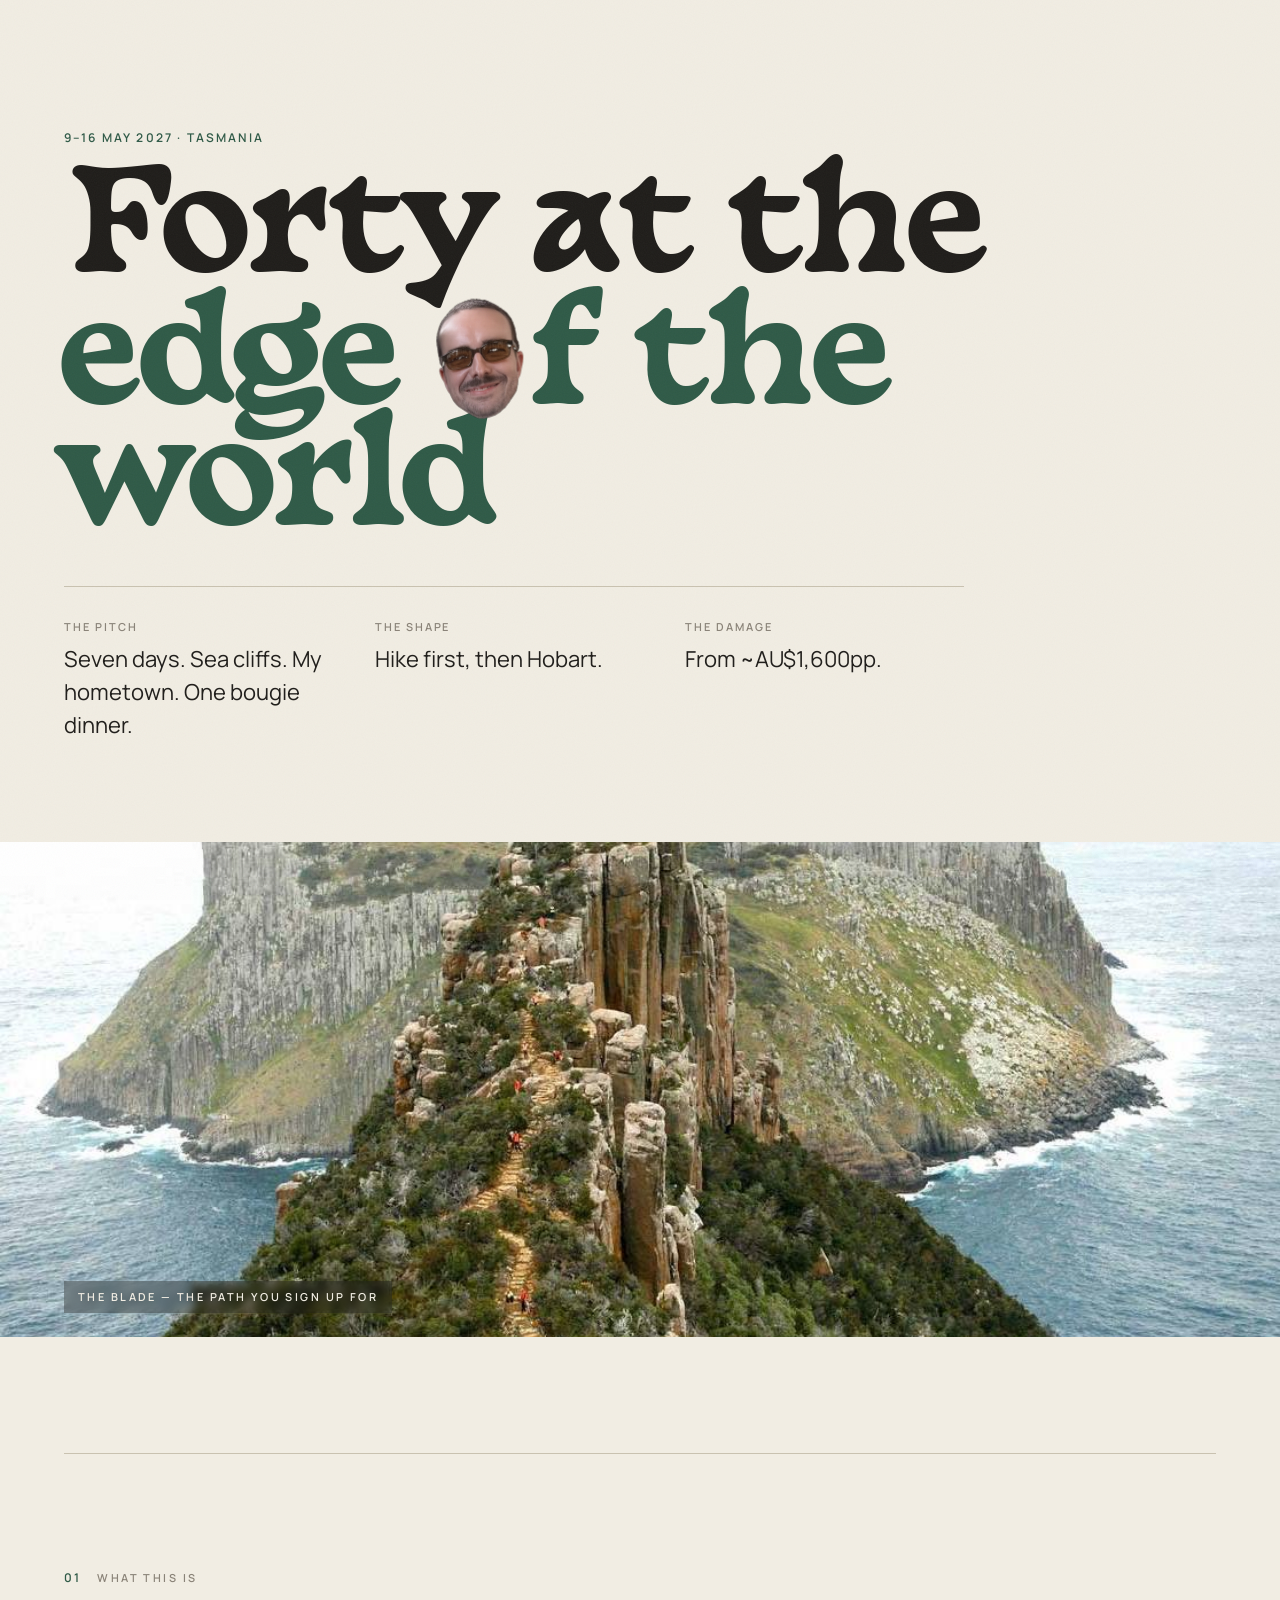
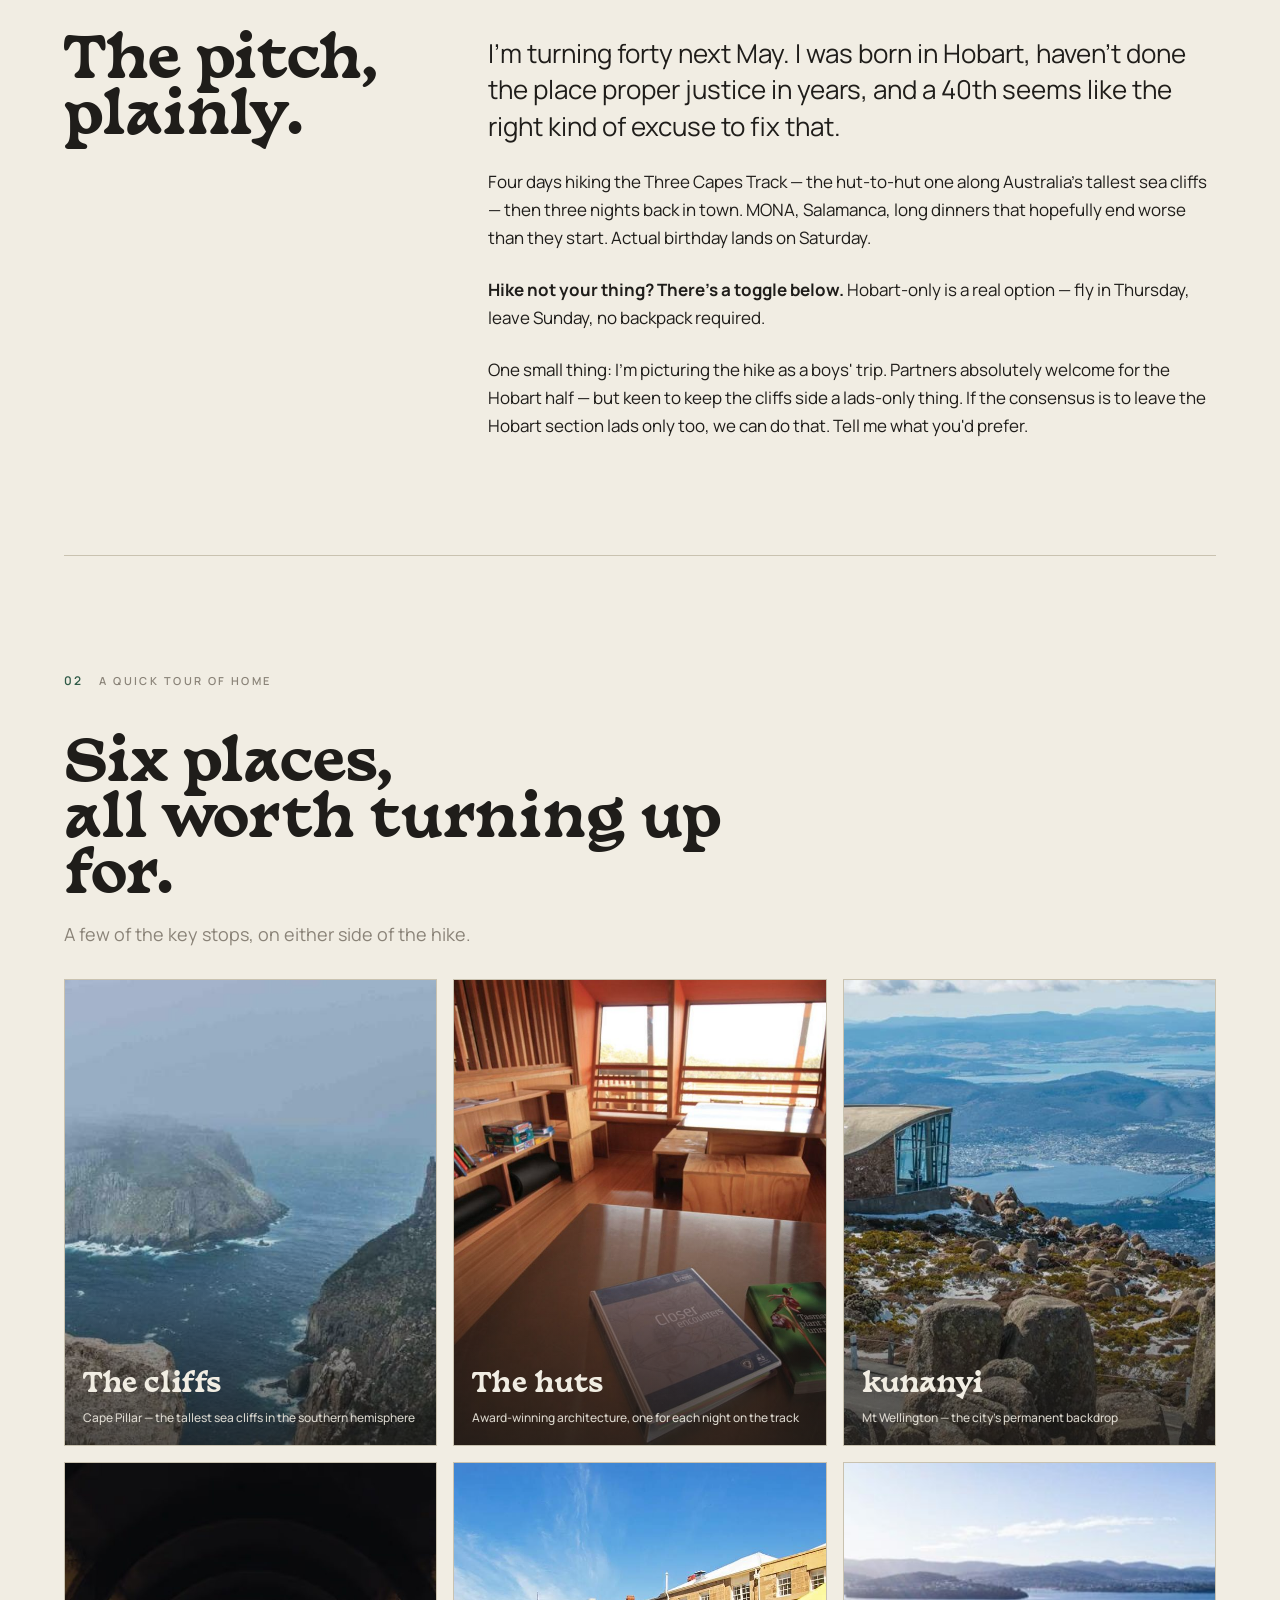
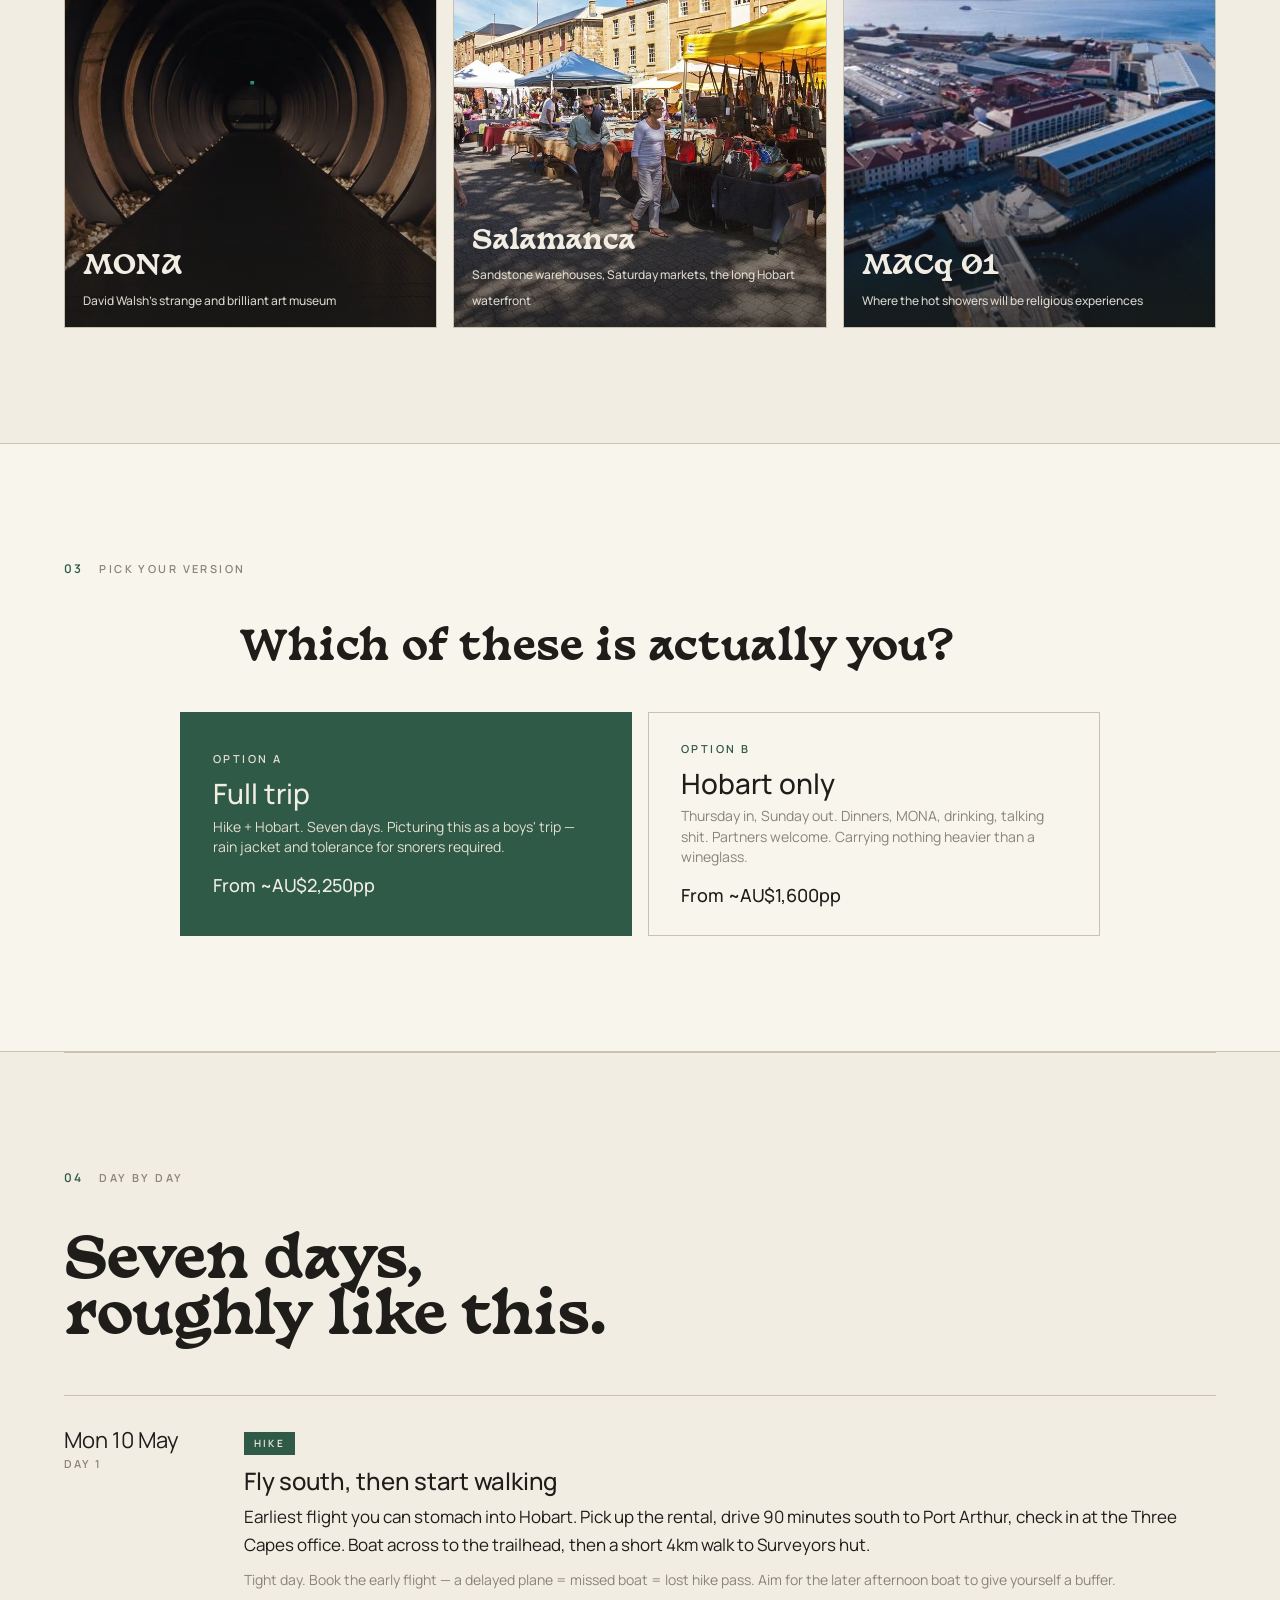
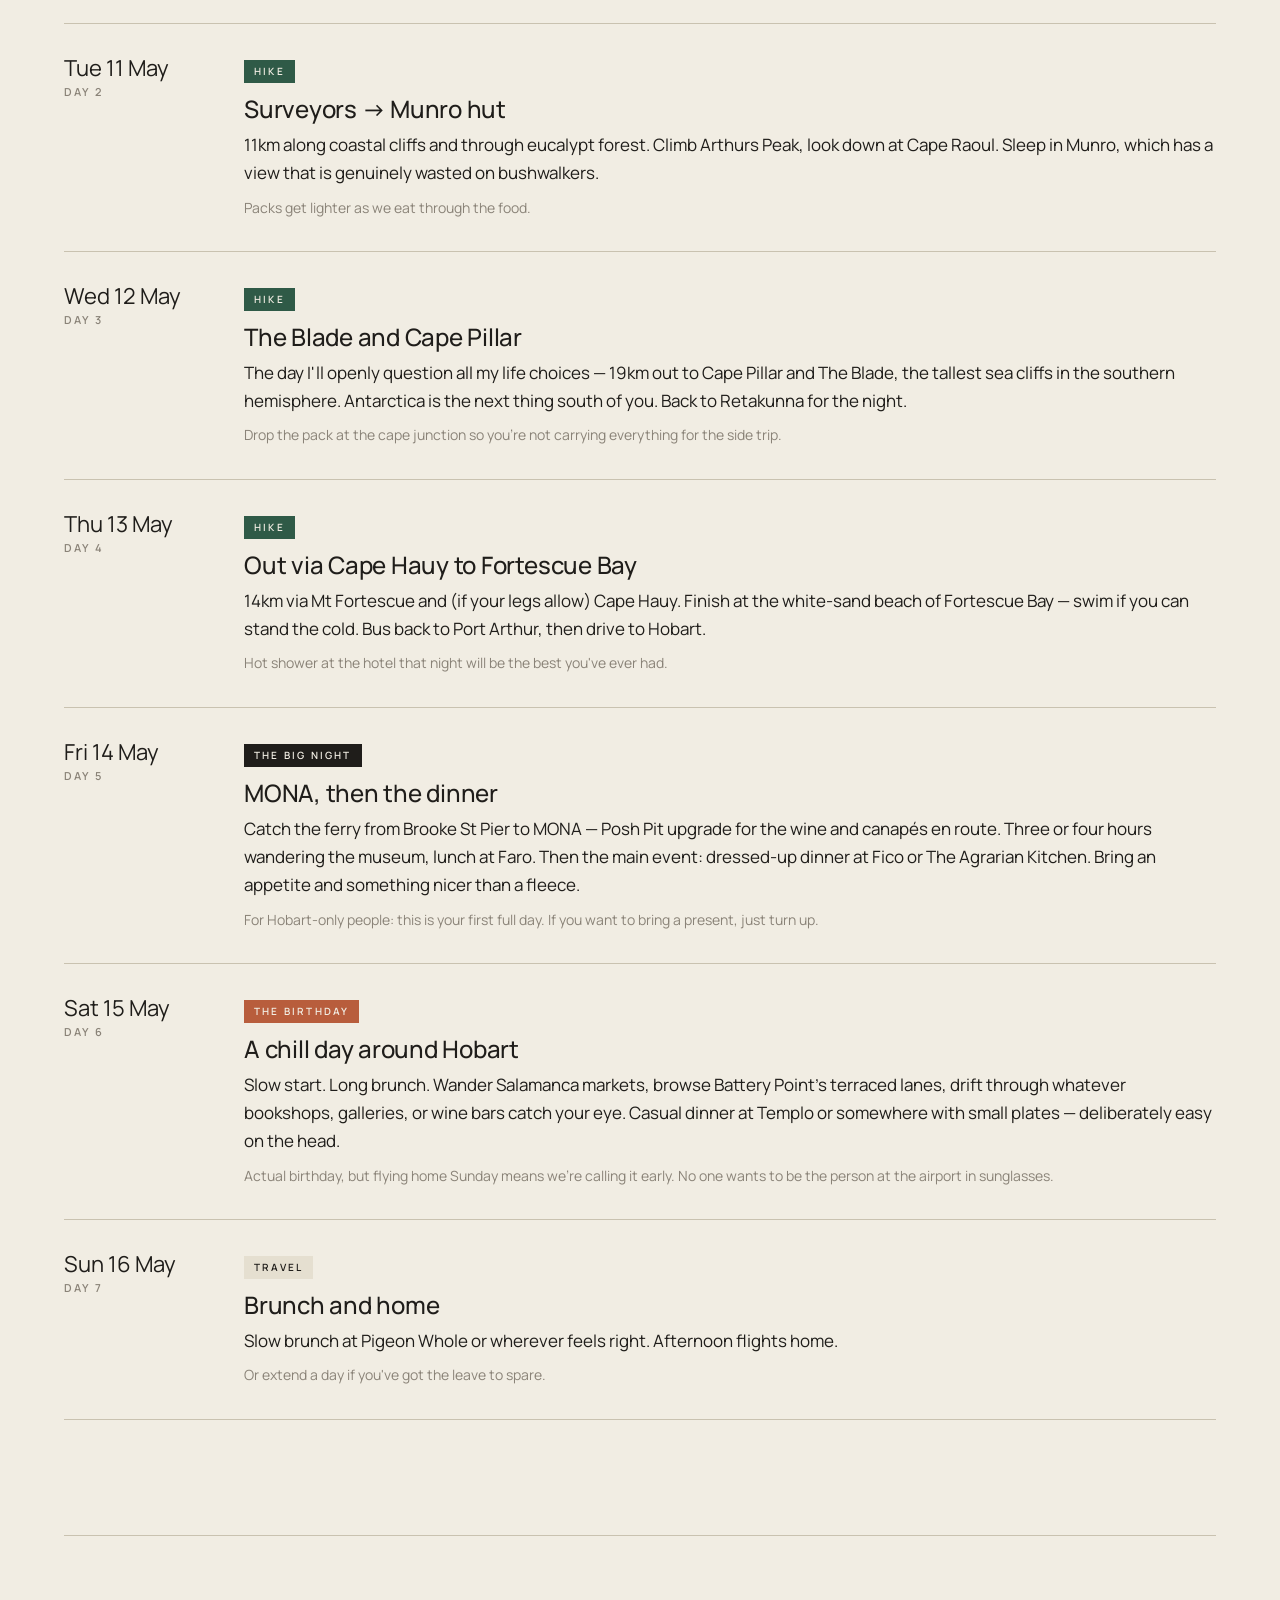
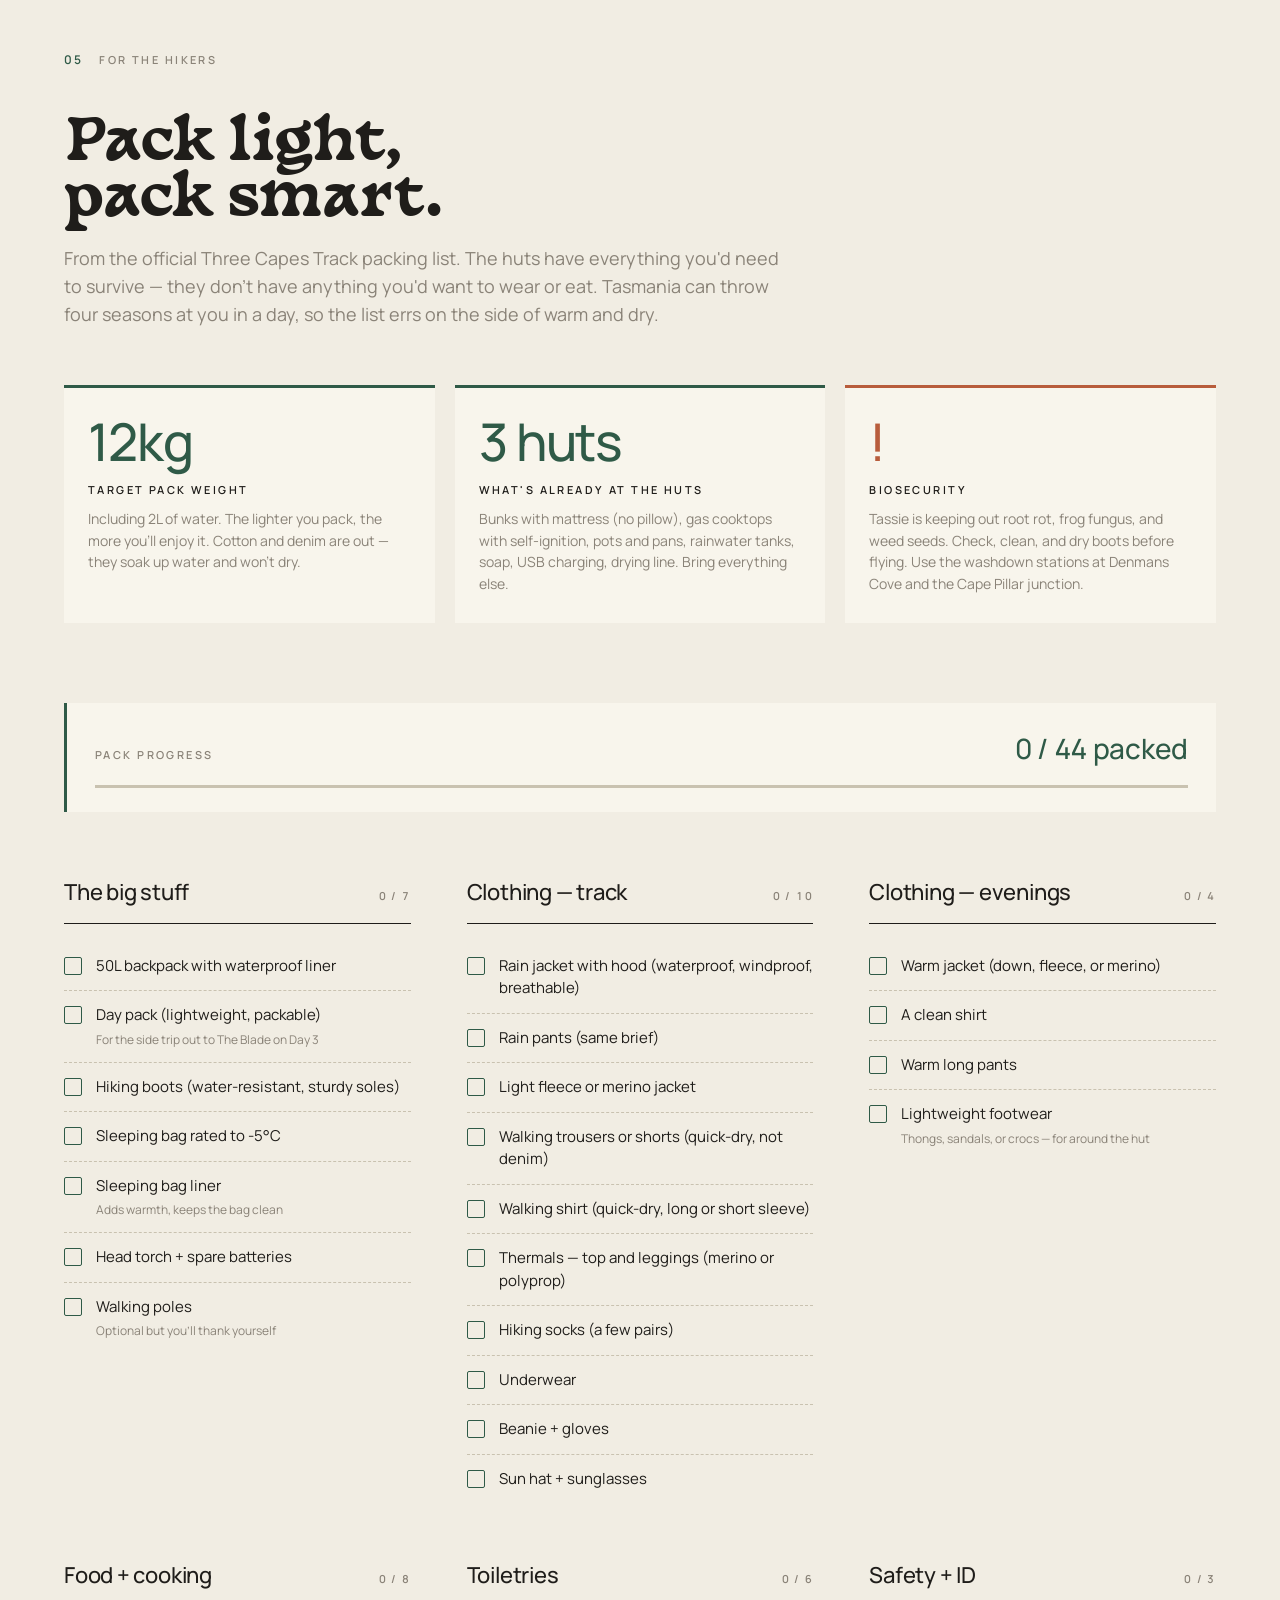
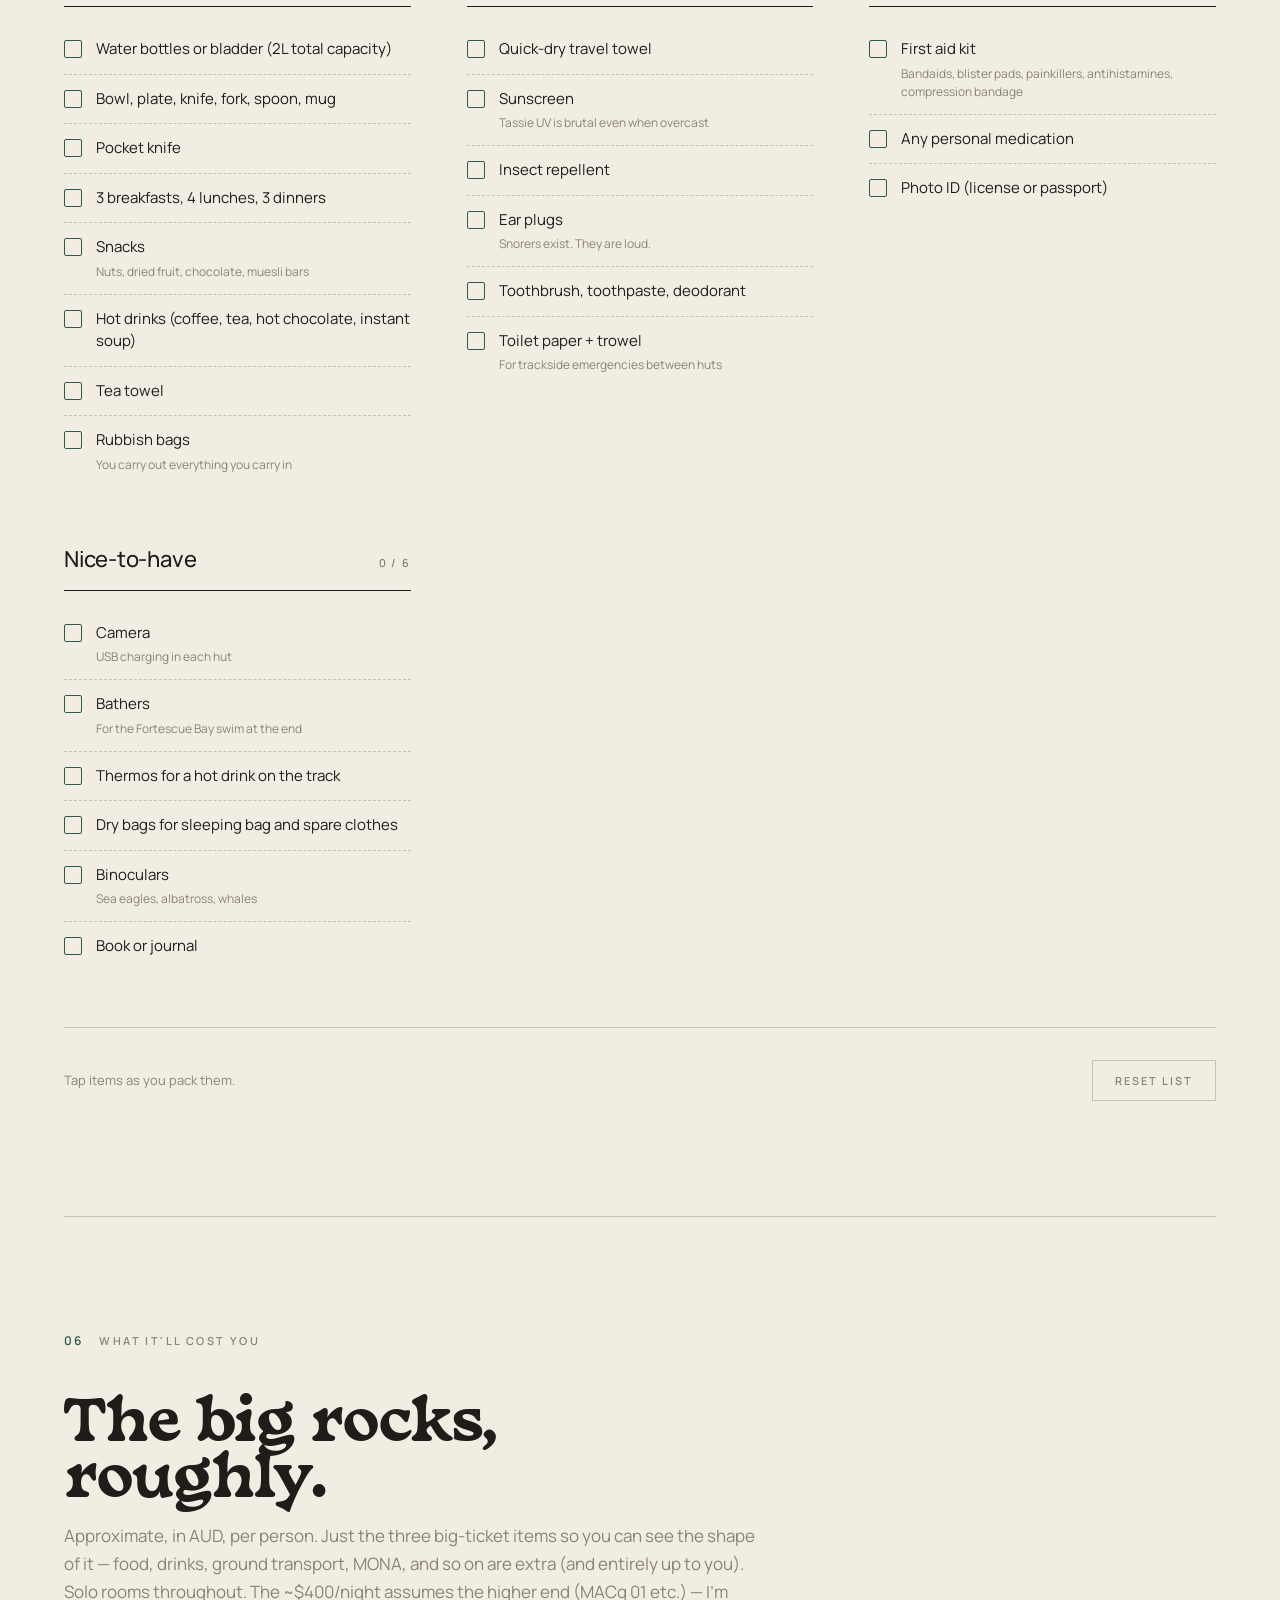
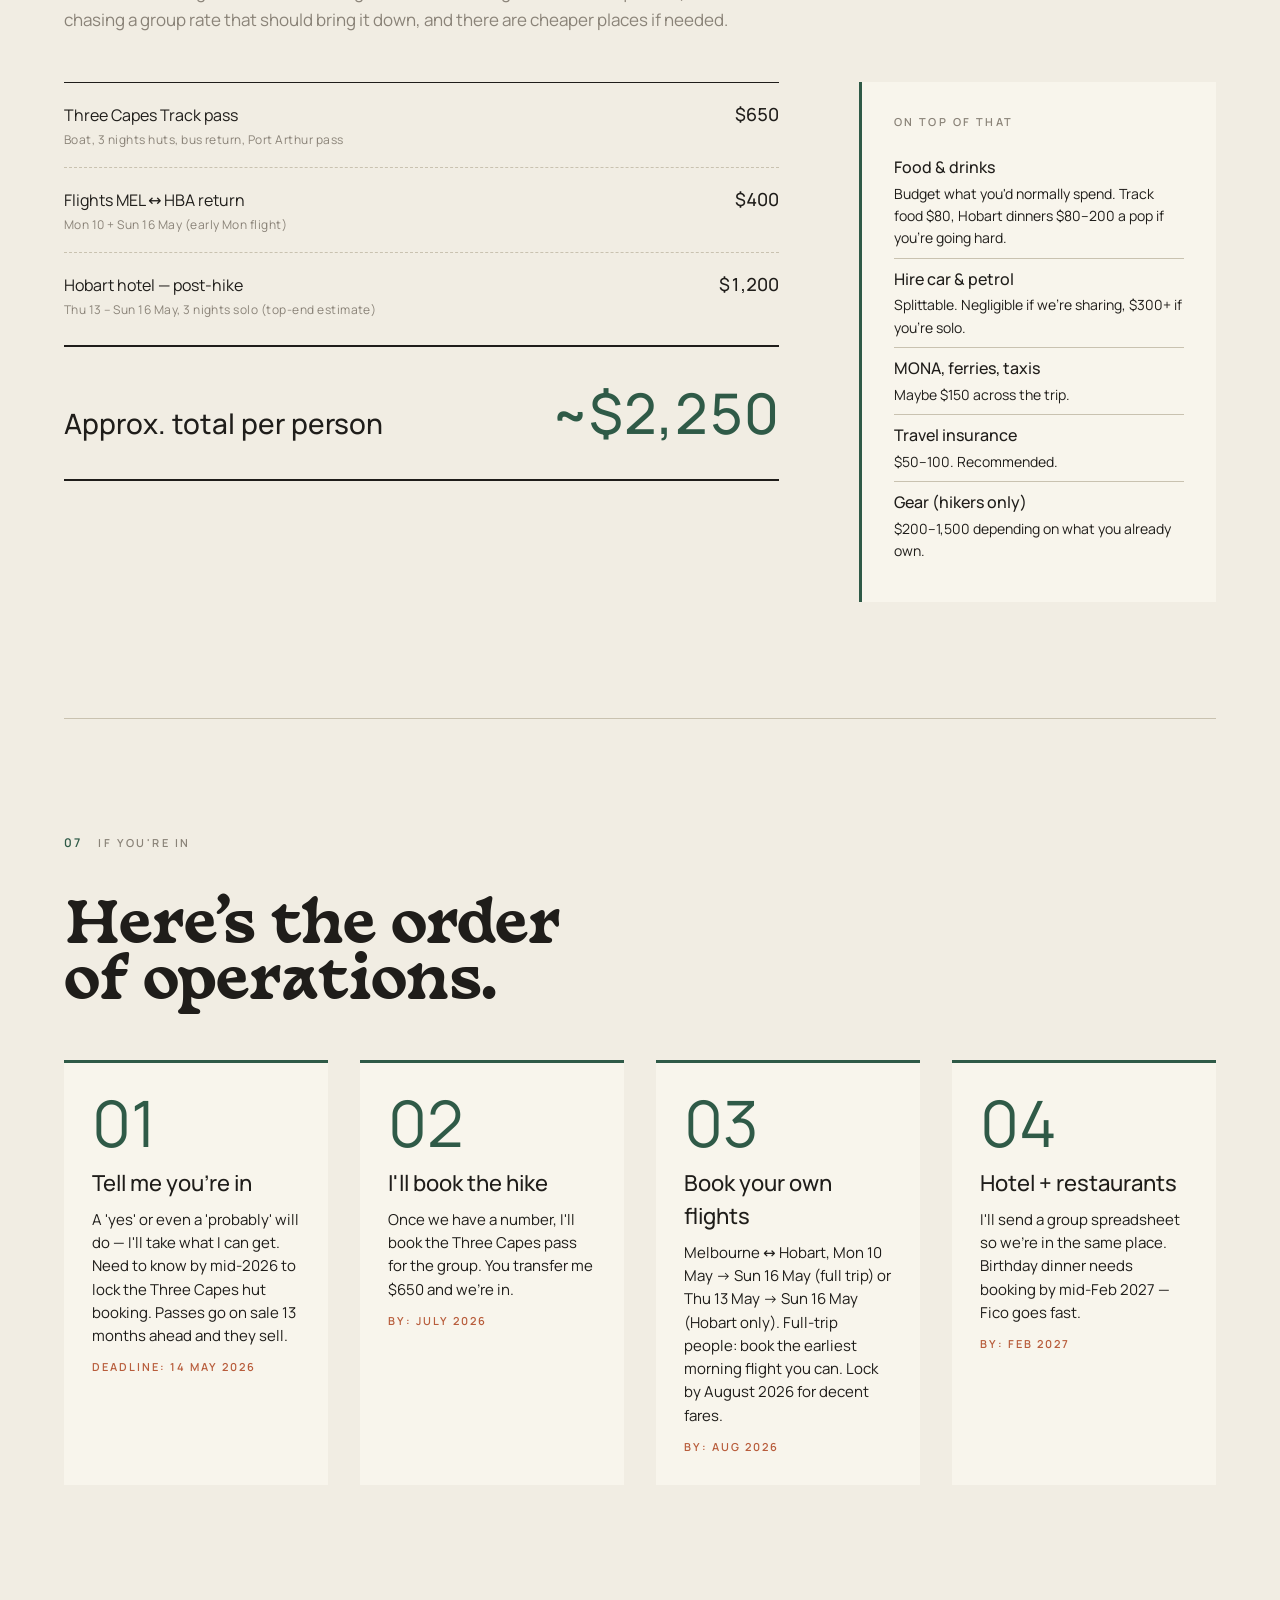
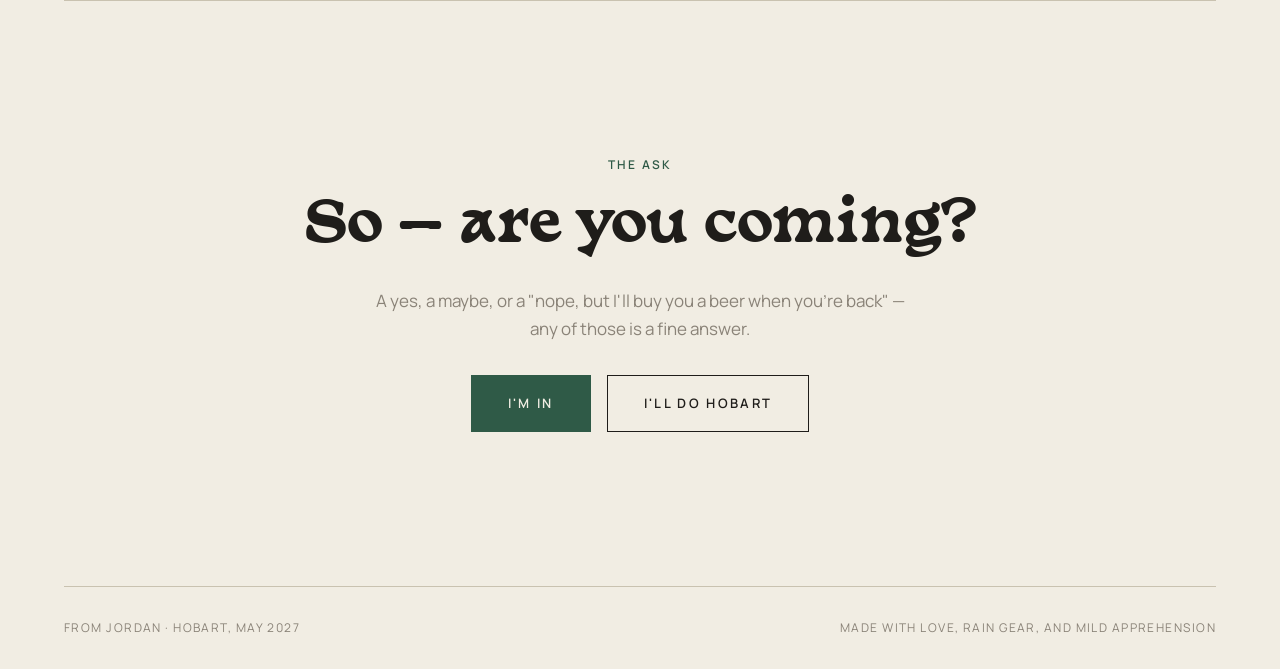
==== commit dc85d0c6: "Update Three Capes pass to $650 Stage 1 cost table, next-steps copy and option A total, plus the adm" ====
--- a/index.html
+++ b/index.html
@@ -1112,7 +1112,7 @@
         <div class="label">Option A</div>
         <div class="name">Full trip</div>
         <div class="desc">Hike + Hobart. Seven days. Picturing this as a boys' trip — rain jacket and tolerance for snorers required.</div>
-        <div class="price">From ~AU$2,225pp</div>
+        <div class="price">From ~AU$2,250pp</div>
       </button>
       <button class="toggle-btn" data-mode="hobart">
         <div class="label">Option B</div>
@@ -1406,7 +1406,7 @@
       <div class="next-card" data-mode="full">
         <div class="num">02</div>
         <h4>I'll book the hike</h4>
-        <p>Once we have a number, I'll book the Three Capes pass for the group. You transfer me $625 and we're in.</p>
+        <p>Once we have a number, I'll book the Three Capes pass for the group. You transfer me $650 and we're in.</p>
         <span class="deadline">By: July 2026</span>
       </div>
       <div class="next-card">
@@ -1445,7 +1445,7 @@
   // Cost data per person in AUD
   const costData = {
     full: [
-      { name: "Three Capes Track pass", sub: "Boat, 3 nights huts, bus return, Port Arthur pass", amount: 625, mode: ["full"] },
+      { name: "Three Capes Track pass", sub: "Boat, 3 nights huts, bus return, Port Arthur pass", amount: 650, mode: ["full"] },
       { name: "Flights MEL ↔ HBA return", sub: "Mon 10 + Sun 16 May (early Mon flight)", amount: 400, mode: ["full"] },
       { name: "Hobart hotel — post-hike", sub: "Thu 13 – Sun 16 May, 3 nights solo (top-end estimate)", amount: 1200, mode: ["full"] }
     ],
